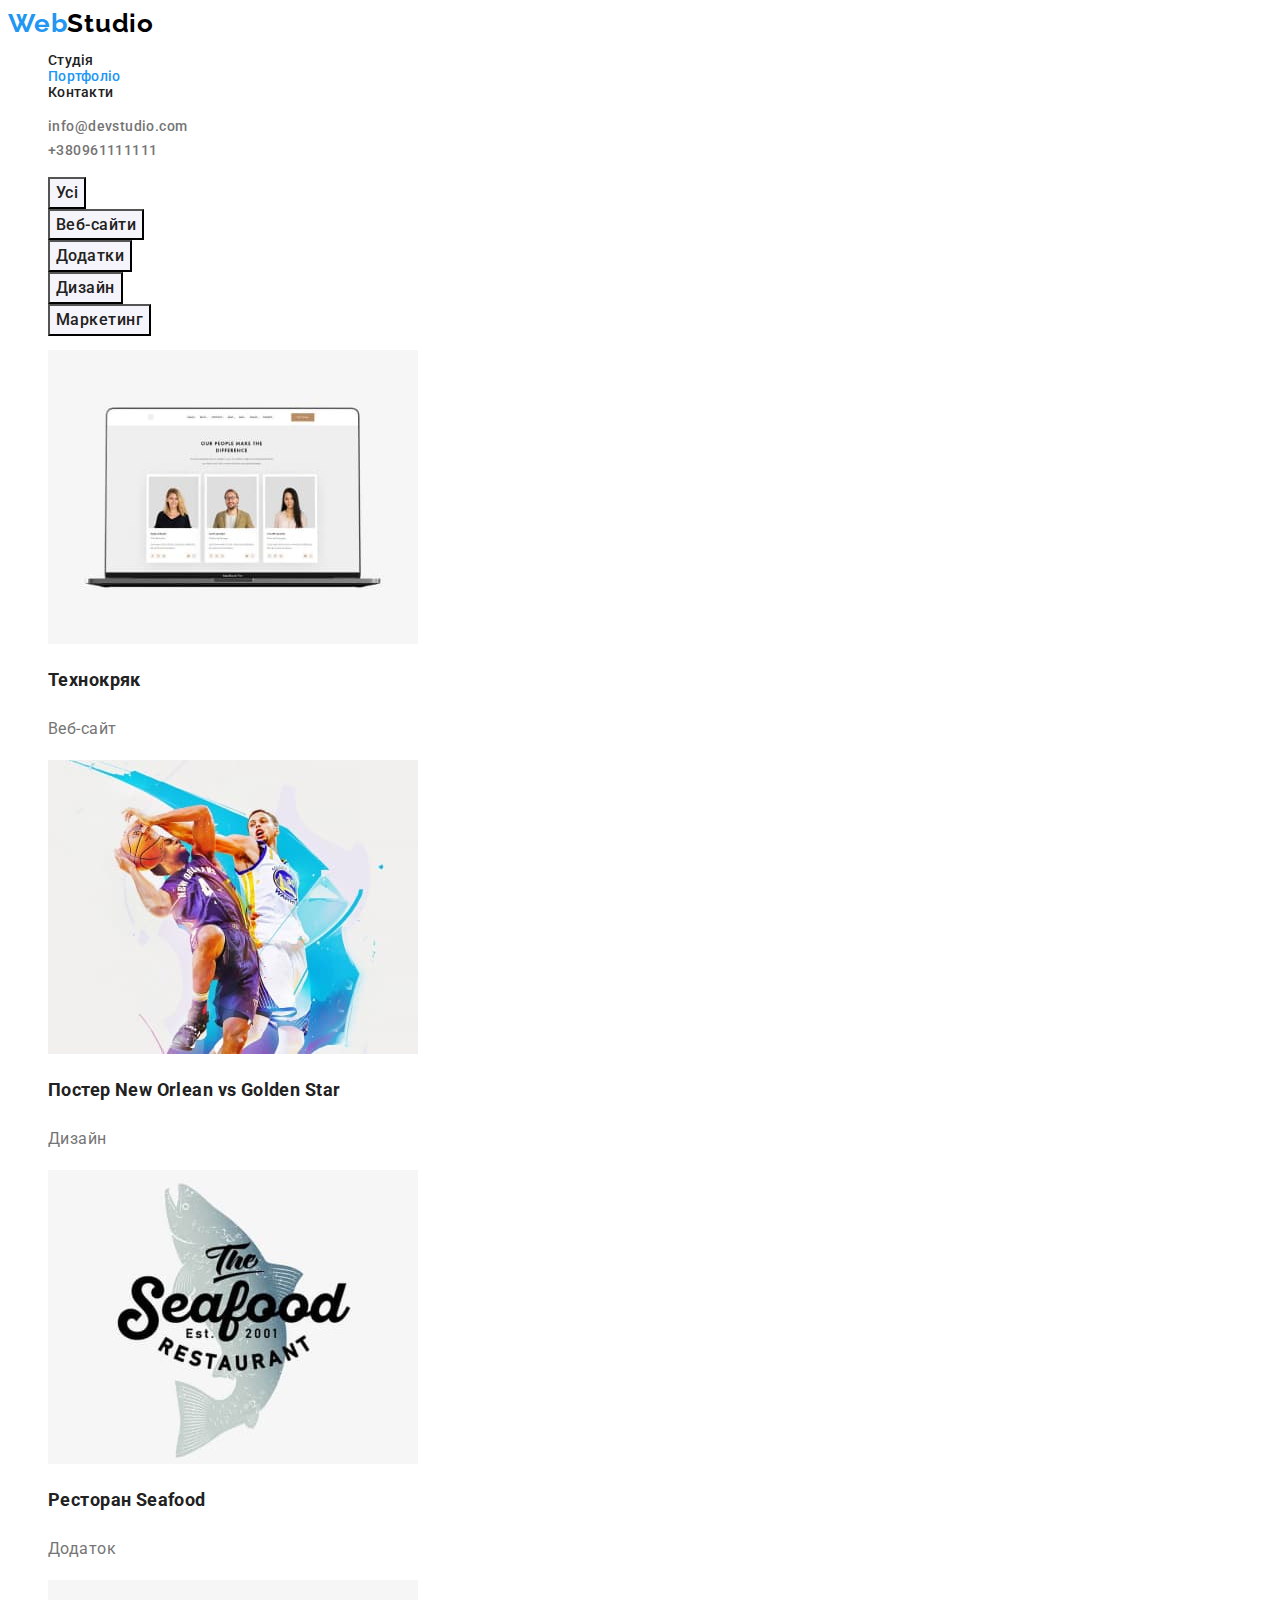
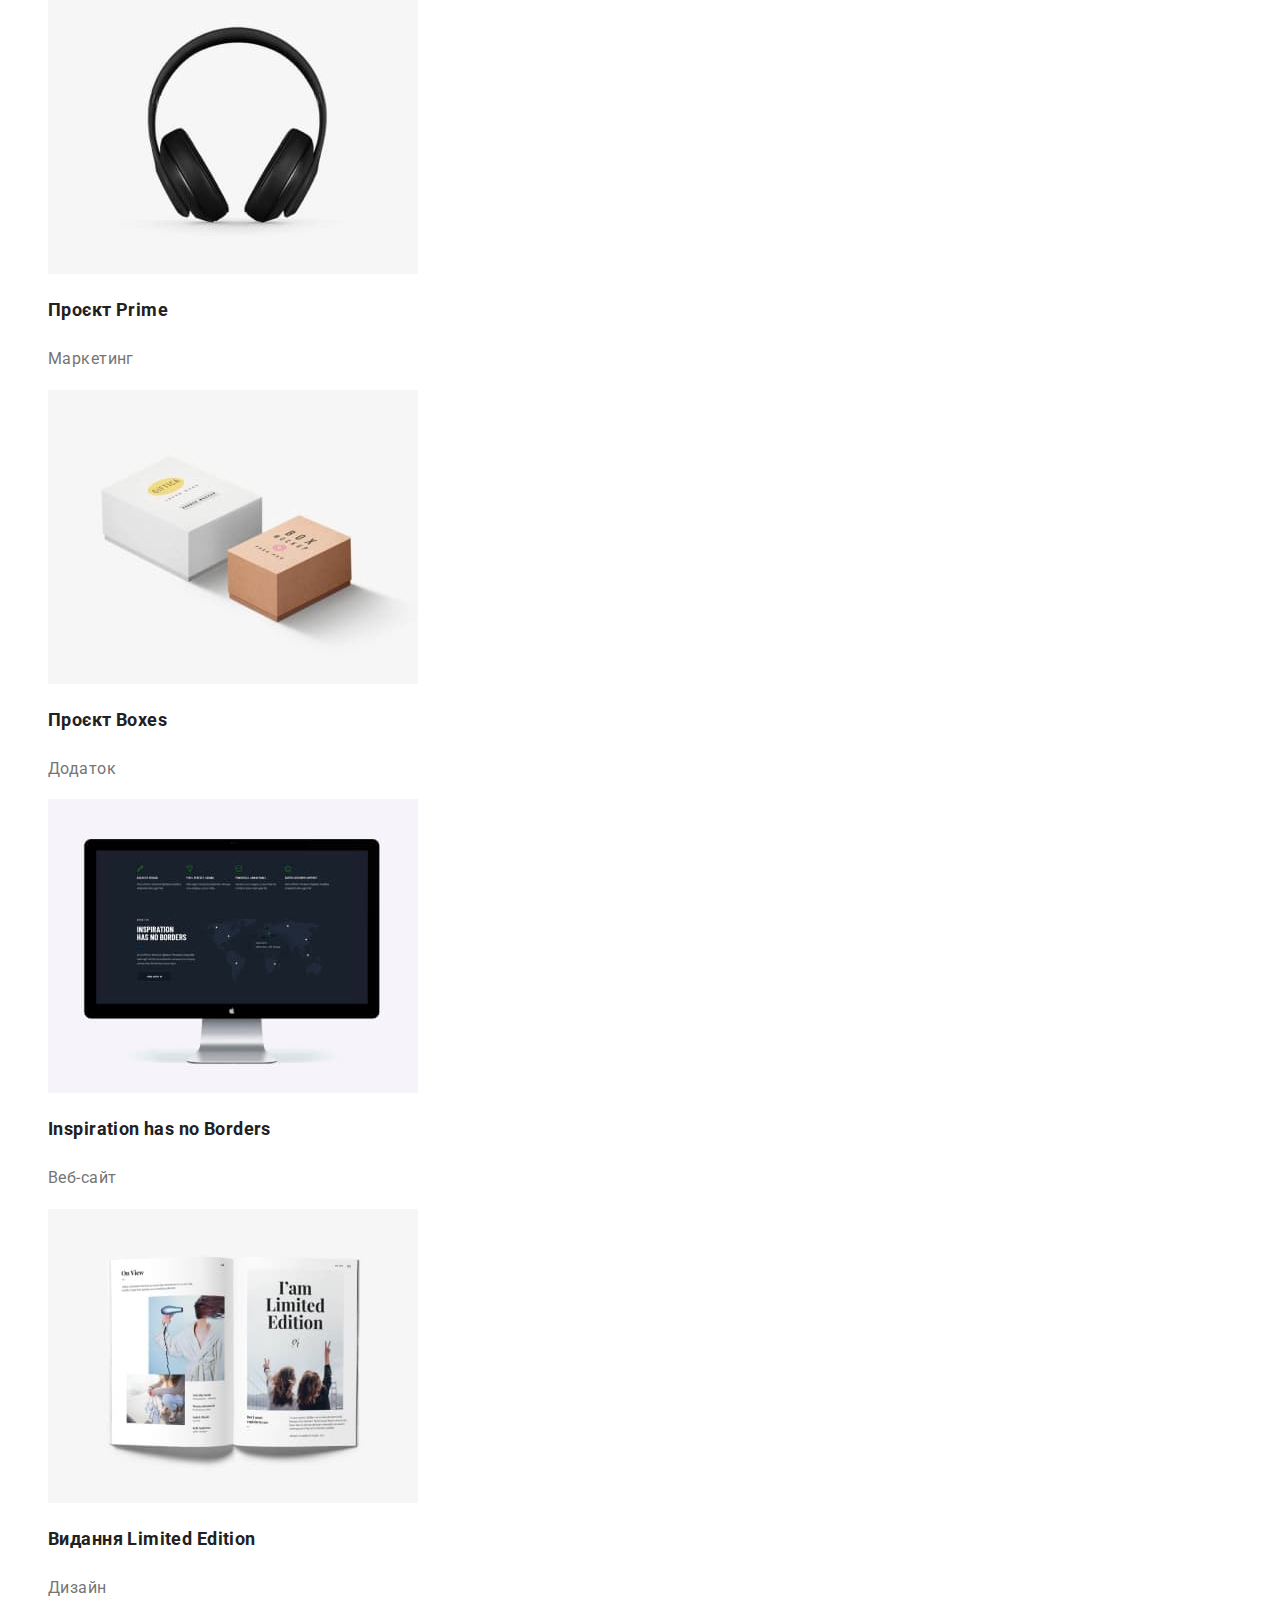
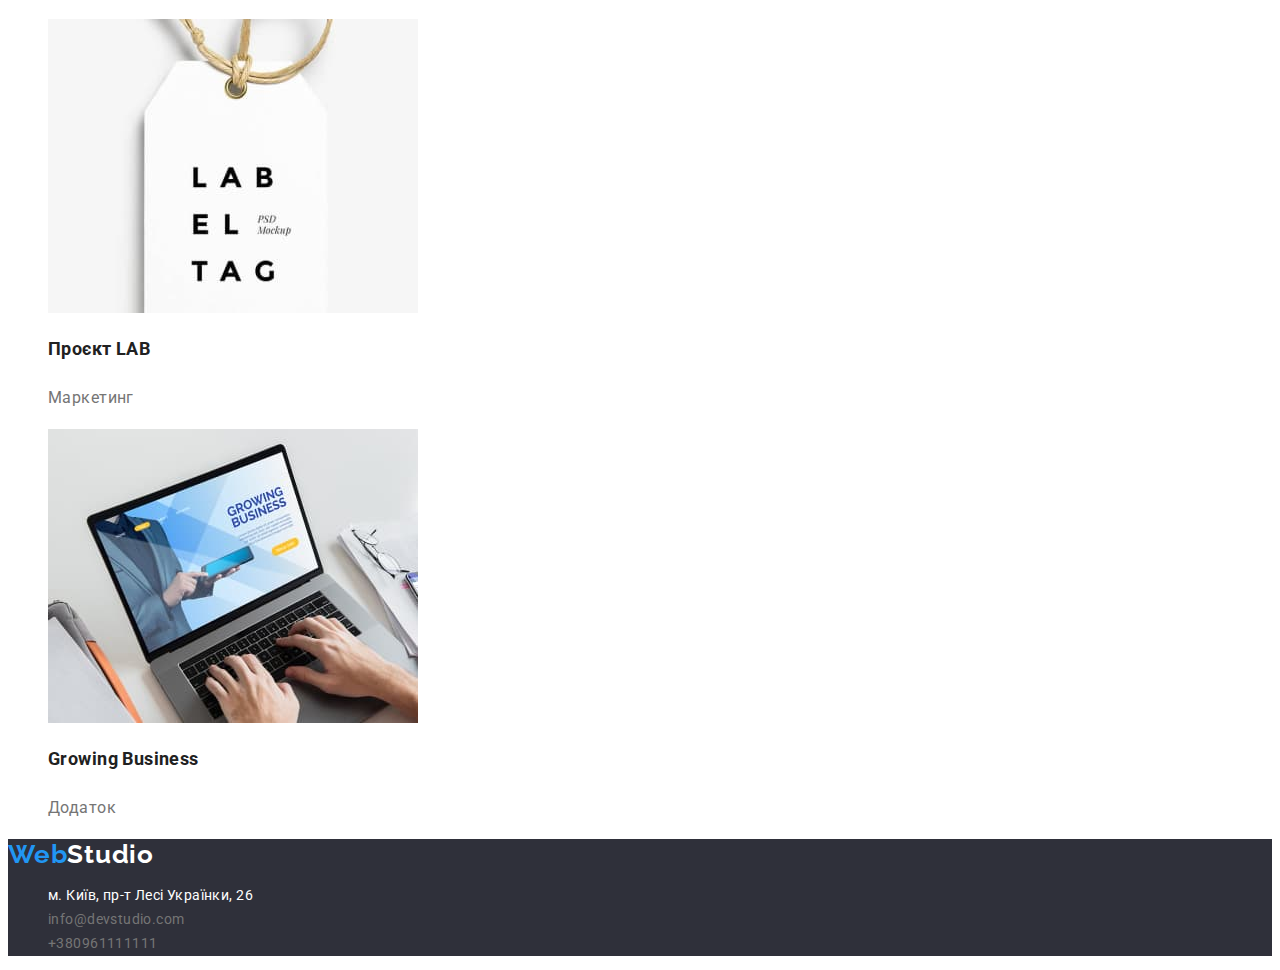
==== portfolio.html @ f7a294d1 "створено репозиторій" ====
<!DOCTYPE html>
<html lang="uk">

<head>
    <meta charset="UTF-8">
    <meta http-equiv="X-UA-Compatible" content="IE=edge">
    <meta name="viewport" content="width=device-width, initial-scale=1.0">
    
    <title>Портфоліо</title>
    <link rel="preconnect" href="https://fonts.googleapis.com">
    <link rel="preconnect" href="https://fonts.gstatic.com" crossorigin>
    <link href="https://fonts.googleapis.com/css2?family=Raleway:wght@700&family=Roboto:wght@400;500;700;900&display=swap" rel="stylesheet">
    <link rel="stylesheet" href="./css/style.css" />
</head>

<body class="body">
    <!--Шапка-->
    <header>
        <a class="logoweb link" href="./index.html">Web<span class="logostudio">Studio</span>
        </a>
        
        <nav>
            <ul class="navigation">
                <li><a class="navigation-link link" href="./index.html">Студія</a></li>
                <li><a class="navigation-link link current" href="./portfolio.html">Портфоліо</a></li>
                <li><a class="navigation-link link" href="">Контакти</a></li>
            </ul>
        </nav>  
    
        <ul>
            <li><a class="header-contacts link" href=mailto:info@devstudio.com>info@devstudio.com</a></li>
            <li><a class="header-contacts link" href=tel:+380961111111>+380961111111</a></li> 
         </ul>
    </header>

    <main>
        
        <!--Фільтр-->
        <section>
            <h1 class="visually-hidden">Наші роботи</h1>
            <ul>
                <li><button type="button" class="filterbutton">Усі</button></li>
                <li><button type="button" class="filterbutton">Веб-сайти</button></li>
                <li><button type="button" class="filterbutton">Додатки</button></li>
                <li><button type="button" class="filterbutton">Дизайн</button></li>
                <li><button type="button" class="filterbutton">Маркетинг</button></li>
            </ul>

        <!--Всі роботи-->
            
            <ul>
                <li>
                    <a class="link" href="">
                    <img src="./images/workphoto1.jpg" alt="зображення веб-сайт" width="370">
                    <h2 class="allworks-titles">Технокряк</h2>
                    <p class="allworks-p">Веб-сайт</p>
                    </a>
                </li>
                <li>
                    <a class="link" href="">
                    <img src="./images/workphoto2.jpg" alt="зображення дизайн" width="370">
                    <h2 class="allworks-titles">Постер New Orlean vs Golden Star</h2>
                    <p class="allworks-p">Дизайн</p>
                    </a>
                </li>
                <li>
                    <a class="link" href="/">
                    <img src="./images/workphoto3.jpg" alt="зображення додаток" width="370">
                    <h2 class="allworks-titles">Ресторан Seafood</h2>
                    <p class="allworks-p">Додаток</p>
                    </a>
                </li>
                <li>
                    <a class="link" href="/">
                    <img src="./images/workphoto4.jpg" alt="зображення маркетинг" width="370">
                    <h2 class="allworks-titles">Проєкт Prime</h2>
                    <p class="allworks-p">Маркетинг</p>
                    </a>
                </li>
                <li>
                    <a class="link" href="/">
                    <img src="./images/workphoto5.jpg" alt="зображення додаток" width="370">
                    <h2 class="allworks-titles">Проєкт Boxes</h2>
                    <p class="allworks-p">Додаток</p>
                    </a>
                </li>
                <li>
                    <a class="link" href="/">
                    <img src="./images/workphoto6.jpg" alt="зображення веб-сайт" width="370">
                    <h2 class="allworks-titles">Inspiration has no Borders</h2>
                    <p class="allworks-p">Веб-сайт</p>
                    </a>
                </li>
                <li>
                    <a class="link" href="/">
                    <img src="./images/workphoto7.jpg" alt="зображення дизайн" width="370">
                    <h2 class="allworks-titles">Видання Limited Edition</h2>
                    <p class="allworks-p">Дизайн</p>
                    </a>
                </li>
                <li>
                    <a class="link" href="/">
                    <img src="./images/workphoto8.jpg" alt="зображення маркетинг" width="370">
                    <h2 class="allworks-titles">Проєкт LAB</h2>
                    <p class="allworks-p">Маркетинг</p>
                    </a>
                </li>
                <li>
                    <a class="link" href="/">
                    <img src="./images/workphoto9.jpg" alt="зображення додаток" width="370">
                    <h2 class="allworks-titles">Growing Business</h2>
                    <p class="allworks-p">Додаток</p>
                    </a>
                </li>
            </ul>
        </section>
    </main>

    <!--Підвал-->
    <footer class="footer">
        <a class="logoweb link" href="./index.html">Web<span class="footer-logostudio">Studio</span>
        </a>
        <address>
            <ul>
                <li><a class="contact-link link" href="https://goo.gl/maps/CPtrU1FHBa2aNyZL9" target="_blank"
                        rel="noopener noreferrer nofollow">
                        м. Київ, пр-т Лесі Українки, 26</a></li>
                <li>
                    <a class="contact-list link" href="mailto:info@devstudio.com">info@devstudio.com</a>
                </li>
                <li><a class="contact-list link" href="tel:+380961111111">+380961111111</a></li>
            </ul>
        </address>
    </footer>
    
    </body>
    
    </html>
---- css/style.css ----
:root {
    --titletext-color: #212121;
    --p-color: #757575;
    --hover-color: #2196F3;
    --background-color: #ffffff;
    --backgroundfilter-color: #EEEEEE;
}

body{
    font-family: 'Roboto', 'Raleway', sans-serif;
    background-color: #ffffff;
    color: #757575;
    font-size: 14px;
    letter-spacing: 0.03em;
}

ul{
    list-style: none;
}

.link{
    text-decoration: none;
}
.visually-hidden {
    position: absolute;
    width: 1px;
    height: 1px;
    margin: -1px;
    border: 0;
    padding: 0;
    white-space: nowrap;
    clip-path: inset(100%);
    clip: rect(0 0 0 0);
    overflow: hidden;
}

.secondary-title{
    font-weight: 700;
    font-size: 36px;
    line-height: 1.16;
    color: var(--titletext-color);
}

.logoweb{
    font-family: 'Raleway';
    font-weight: 700;
    font-size: 26px;
    line-height: 1.19;
    letter-spacing: 0.03em;
    color: #2196F3;
}
.logostudio{
    color: #000000;
}


.navigation{
    font-weight: 500;
    font-size: 14px;
    line-height: 1.14;
    letter-spacing: 0.02em;
    color: var(--titletext-color);
}

.navigation-link{
    font-weight: 500;
    font-size: 14px;
    line-height: 1.14;
    letter-spacing: 0.02em;
    color: var(--titletext-color);
}
.navigation-link:hover,
.navigation-link:focus{
    color: var(--hover-color);
}
.current{
   color: #2196F3;
}

.contact-list{
    font-style: normal;
    font-weight: 400;
    font-size: 14px;
    line-height: 1.71;
    letter-spacing: 0.03em;
    color: var(--p-color);
}
.contact-link{
    font-style: normal;
    font-weight: 400;
    font-size: 14px;
    line-height: 1.71;
    letter-spacing: 0.03em;
    color: #FFFFFF;
}
.contact-list:hover,
.contact-list:focus,
.contact-link:hover,
.contact-link:focus,
.header-contacts:hover,
.header-contacts:focus{
    color: var(--hover-color);
}
.header-contacts{
    font-style: normal;
        font-weight: 500;
        font-size: 14px;
        line-height: 1.71;
        letter-spacing: 0.03em;
        color: var(--p-color);
}

.hero{
    
    background-color: #2F303A;
    text-align: center;
}
.herotext{
    font-weight: 900;
    font-size: 44px;
    line-height: 1.36;
    text-align: center;
    letter-spacing: 0.06em;
    text-transform: uppercase;
    width: 696px;
    color: #FFFFFF;
    
}

.button{
    font-family: inherit;
    background: #2196F3;     
    font-weight: 700;
    font-size: 16px;
    line-height: 1.87;
    letter-spacing: 0.06em;
    color: #FFFFFF;
    cursor: pointer;
}

.button:hover,
.button:focus{
    background: #188CE8;;
}

.benefits-titles{
    font-weight: 700;
    font-size: 14px;
    line-height: 1.14;
    letter-spacing: 0.03em;
    text-transform: uppercase;
    color: var(--titletext-color);
}
.benefits-p{
    font-weight: 400;
    font-size: 14px;
    line-height: 1.71;
    letter-spacing: 0.03em;
}

.ourteam-titles{
    font-weight: 500;
    font-size: 16px;
    line-height: 1.18;
    letter-spacing: 0.03em;
    color: var(--titletext-color);
}
.ourteam{
    background-color: #F5F4FA;
}
.ourteam-p{
    font-weight: 400;
    font-size: 16px;
    line-height: 1.18;
    letter-spacing: 0.03em;
}


.filterbutton{
    font-family: inherit;
    font-weight: 500;
    font-size: 16px;
    line-height: 1.62;
    text-align: center;
    letter-spacing: 0.03em;
    background-color: #F5F4FA;
    color: var(--titletext-color);
    cursor: pointer;
}
.filterbutton:hover,
.filterbutton:focus{
    background-color: #2196F3;
    color: #FFFFFF;
}
 
.footer{
    background-color: #2F303A;
}

.footer-logostudio {
    color: #ffffff;}

.logostudio-footer{
    font-family: 'Raleway';
    font-weight: 700;
    font-size: 26px;
    line-height: 1.19;
    letter-spacing: 0.03em;
    color: white;
}

.allworks-titles{
font-style: normal;
font-weight: 700;
font-size: 18px;
line-height: 2;
color: var(--titletext-color);
}

.allworks-p{
font-weight: 400;
font-size: 16px;
line-height: 1.87;
color: var(--p-color);
}
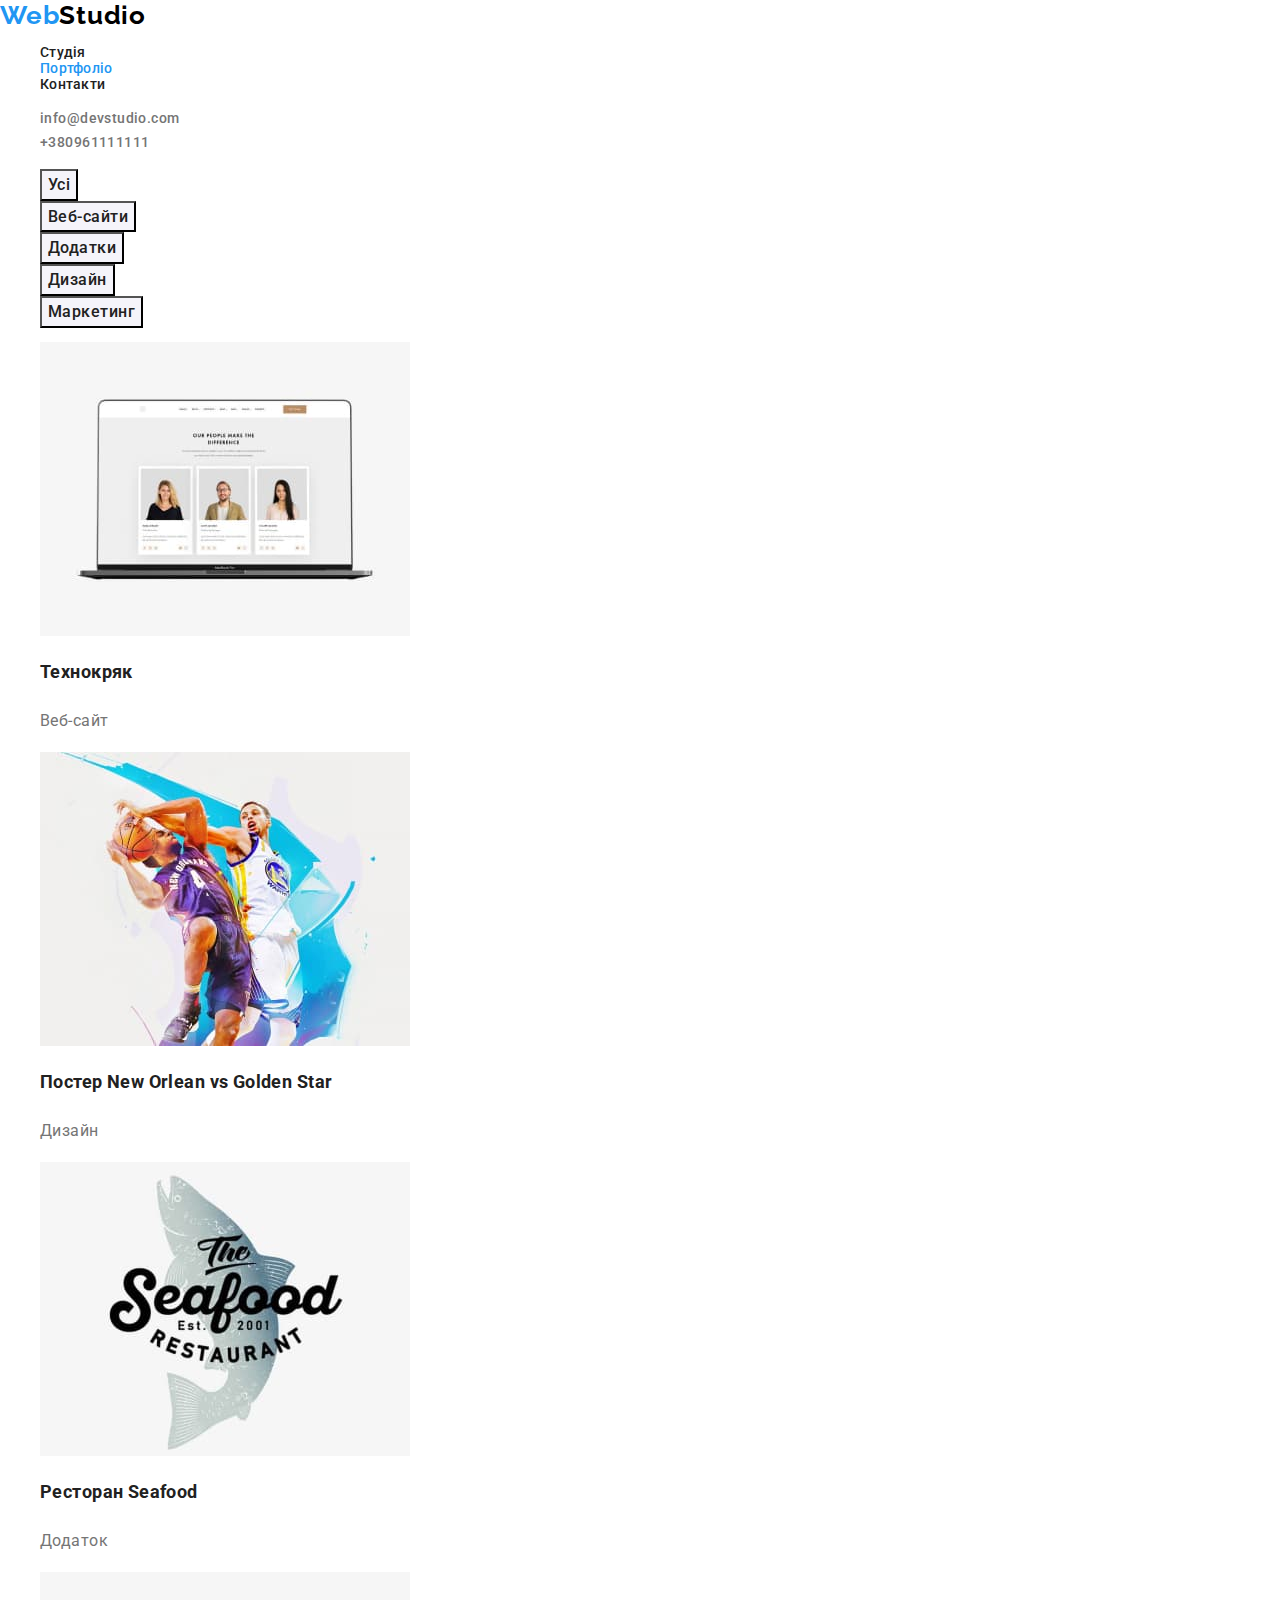
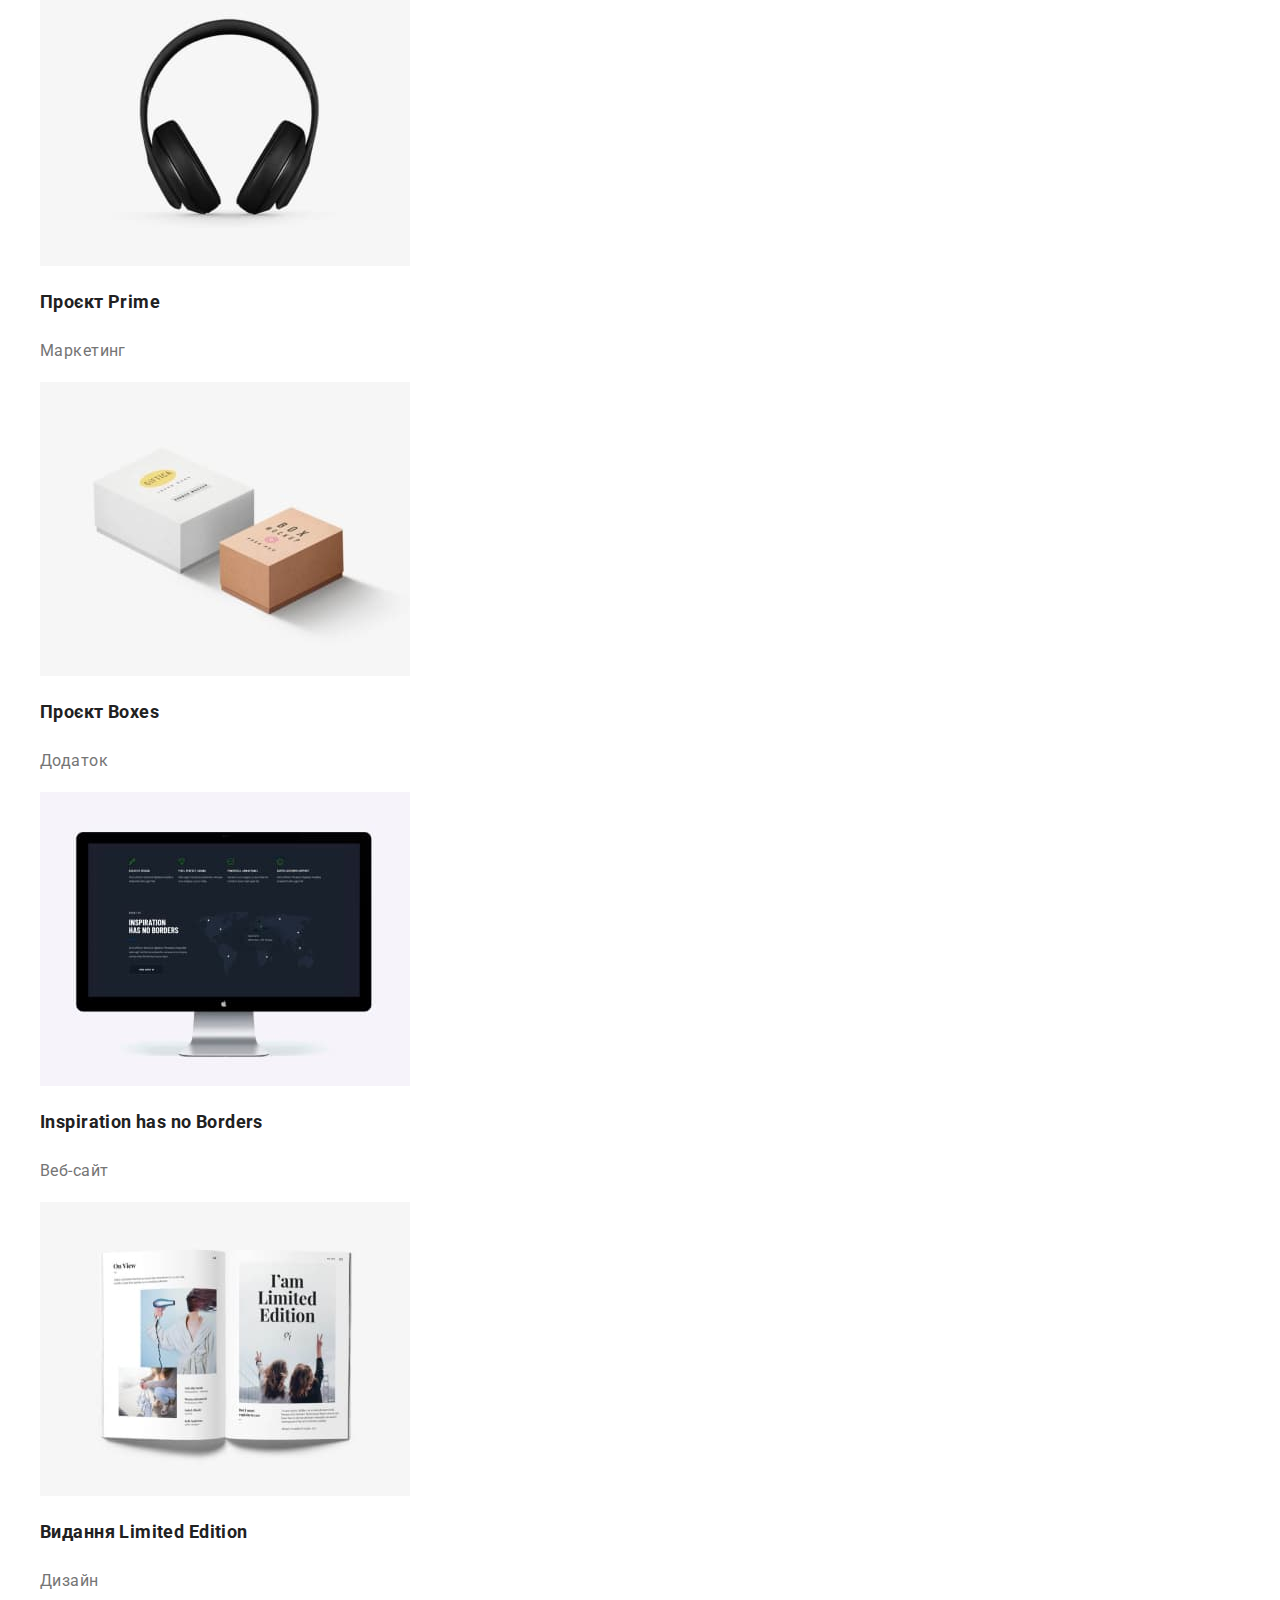
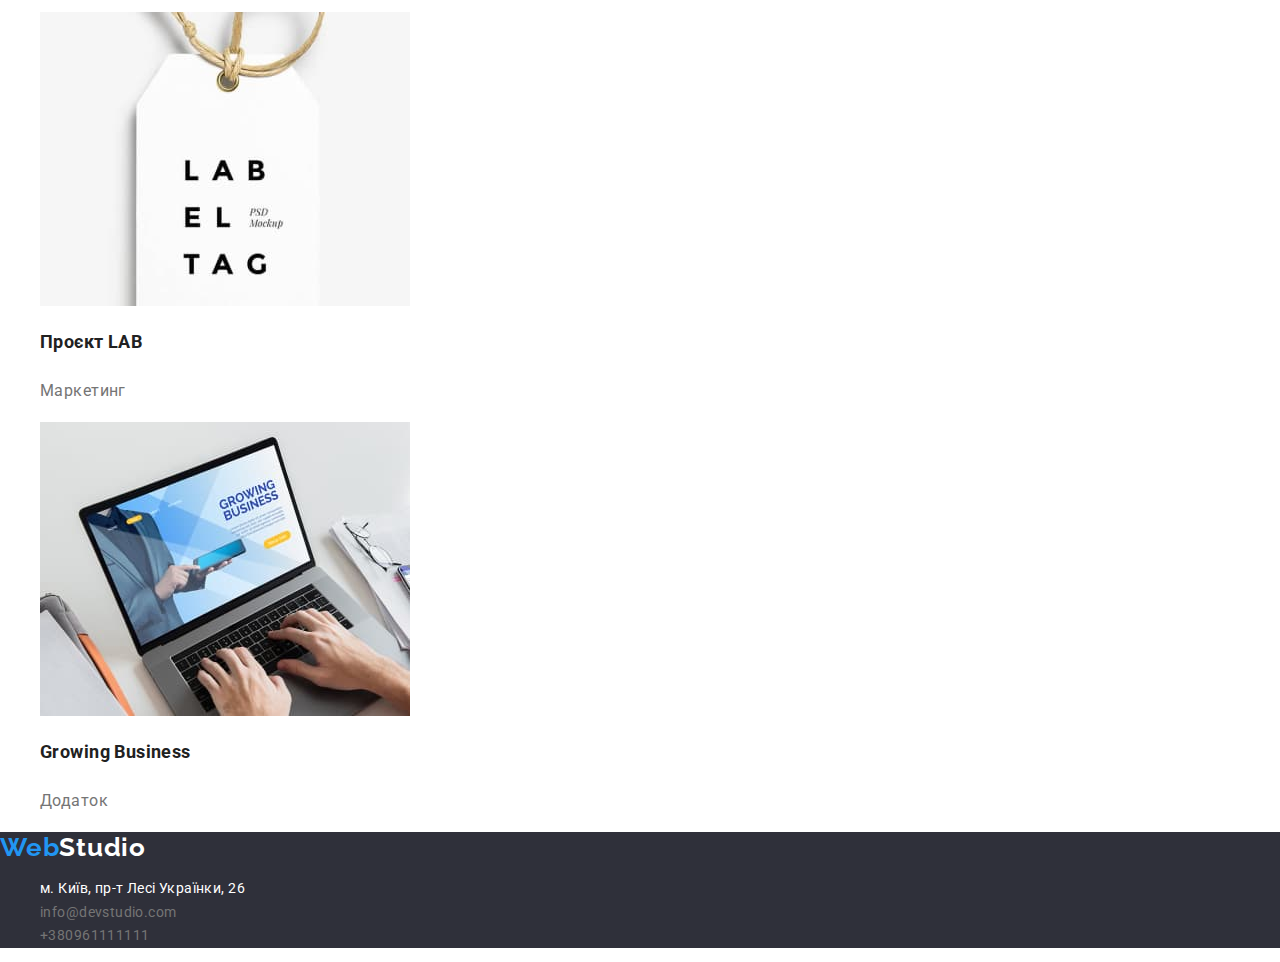
==== commit d81ac2d0: "виконано пункти а1-а7 дз3" ====
--- a/portfolio.html
+++ b/portfolio.html
@@ -10,6 +10,7 @@
     <link rel="preconnect" href="https://fonts.googleapis.com">
     <link rel="preconnect" href="https://fonts.gstatic.com" crossorigin>
     <link href="https://fonts.googleapis.com/css2?family=Raleway:wght@700&family=Roboto:wght@400;500;700;900&display=swap" rel="stylesheet">
+    <link rel="stylesheet" href="https://cdnjs.cloudflare.com/ajax/libs/modern-normalize/1.1.0/modern-normalize.min.css">
     <link rel="stylesheet" href="./css/style.css" />
 </head>
 
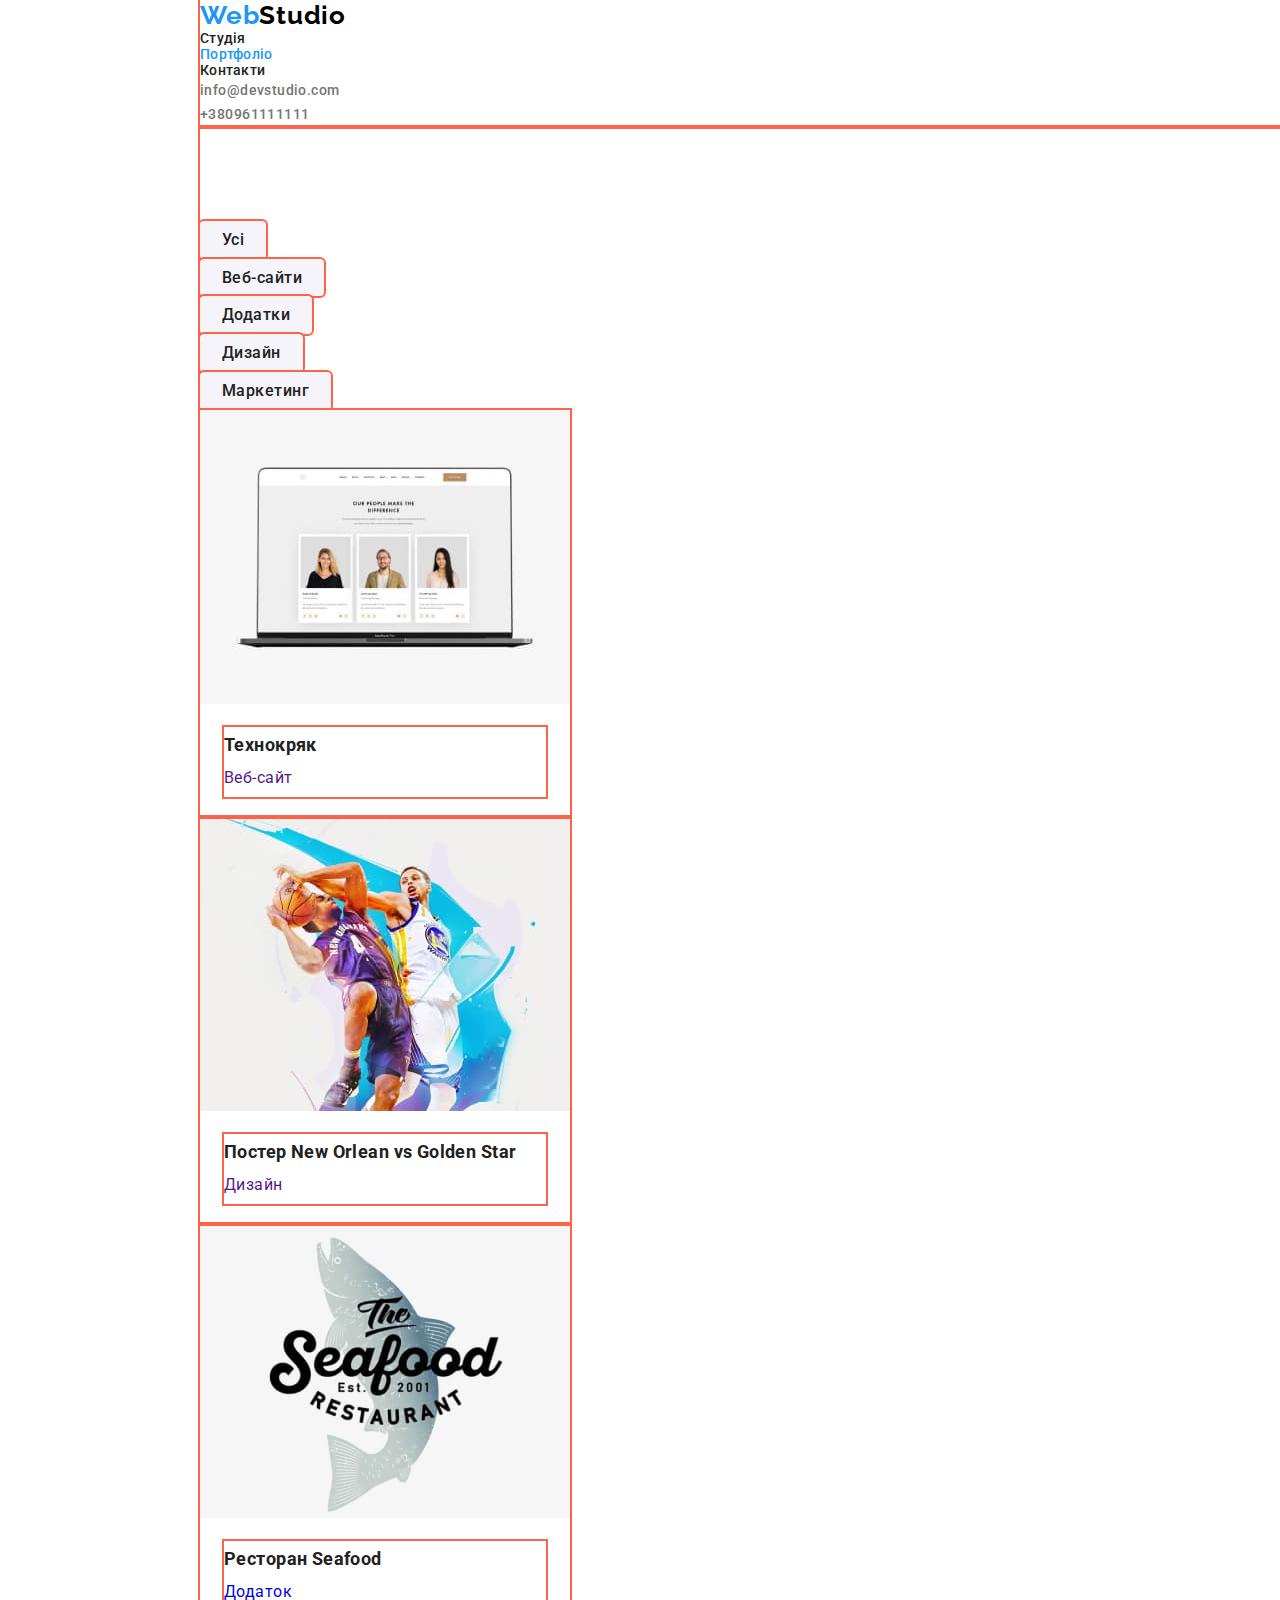
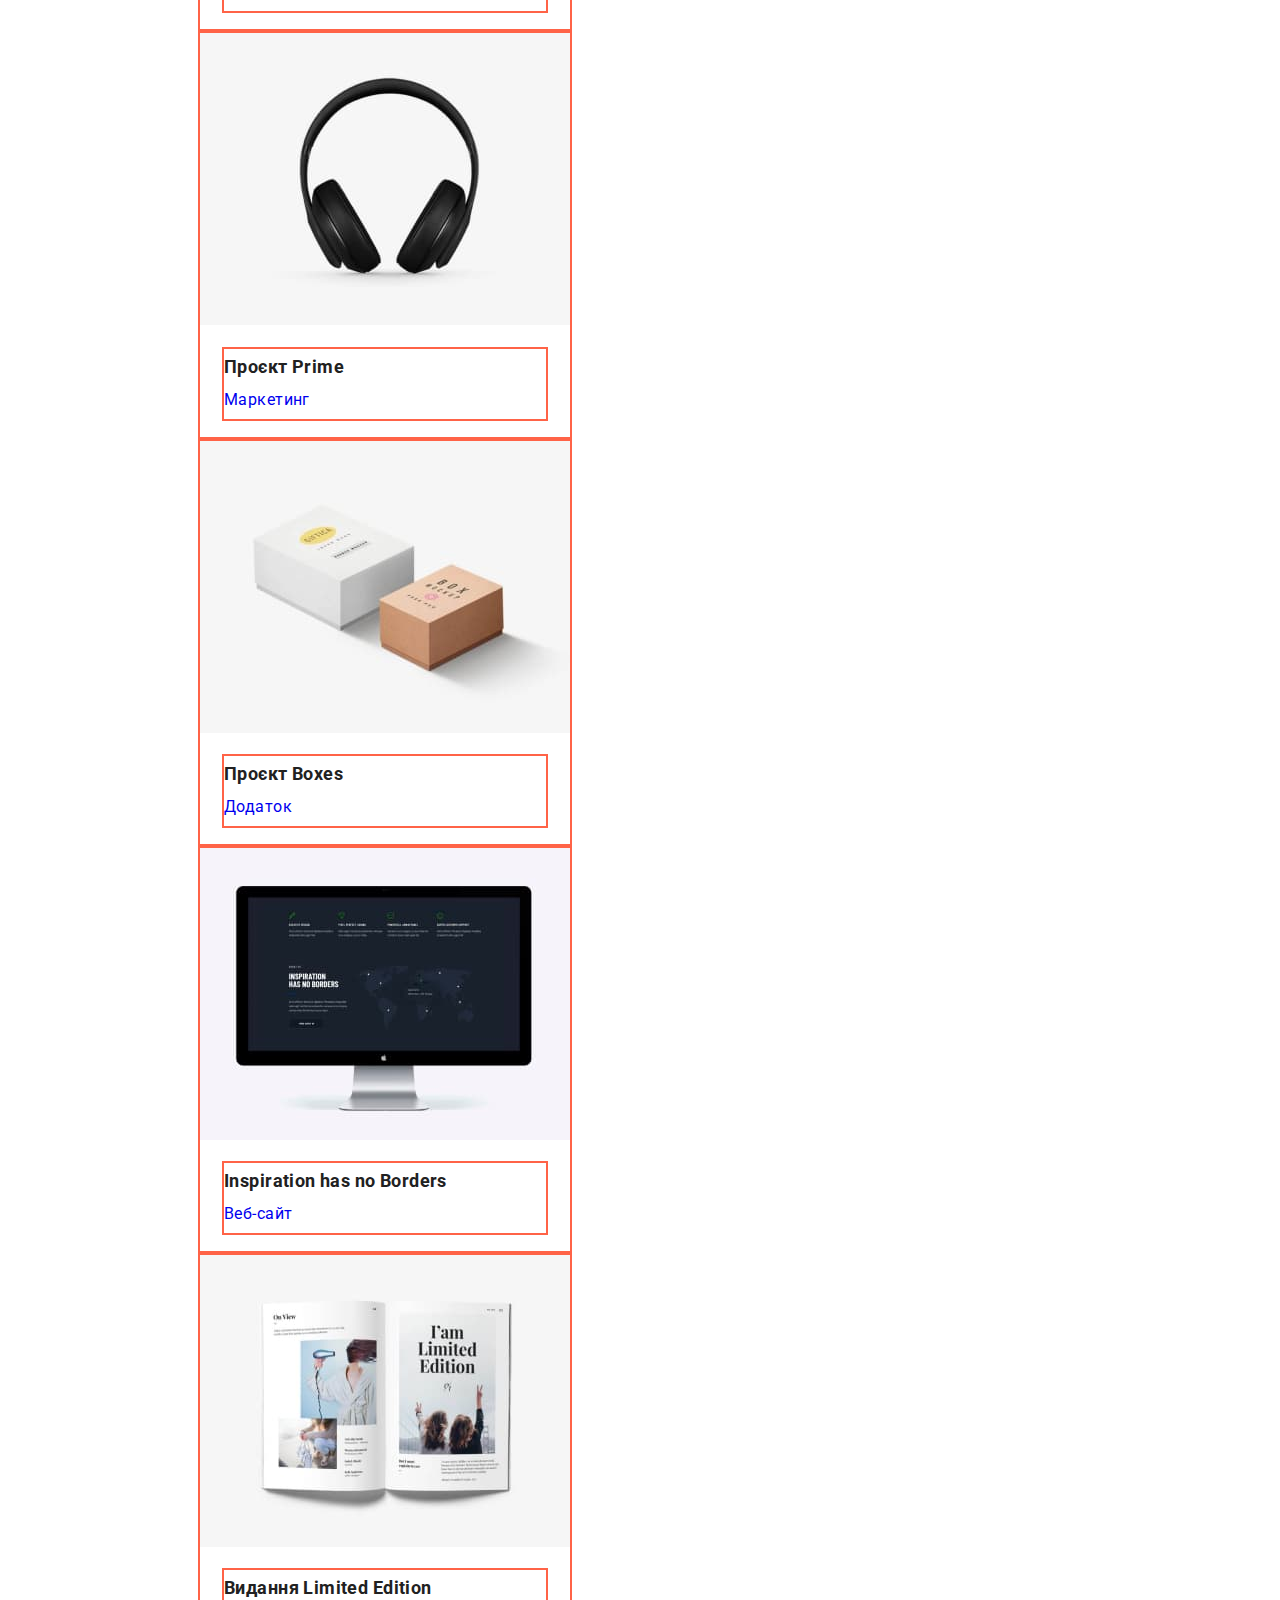
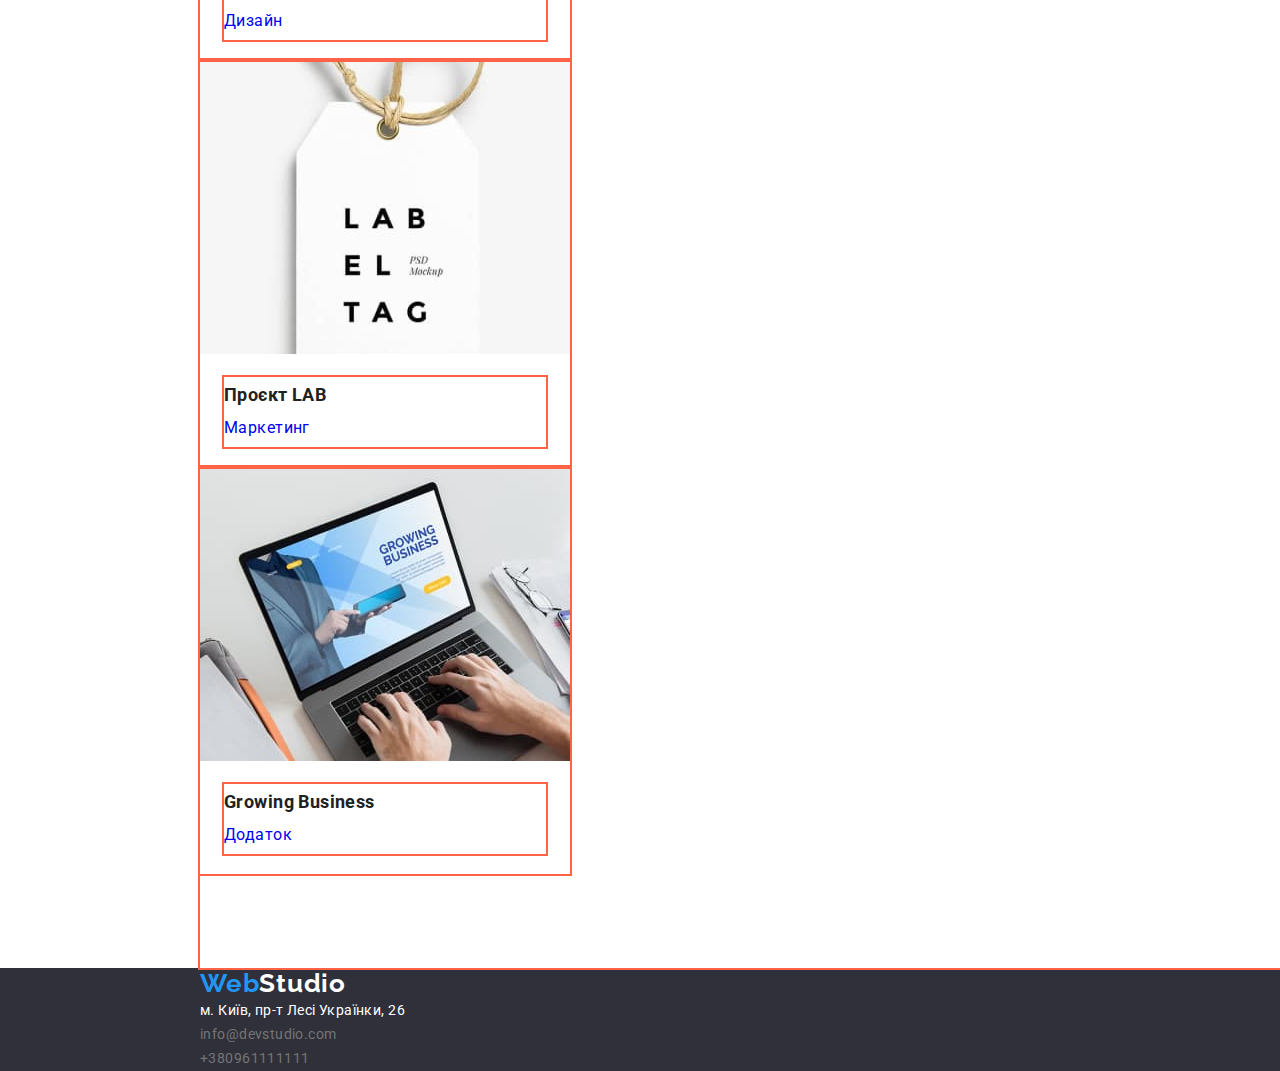
==== commit 6c62123f: "розроблено блочну модель контенту" ====
--- a/portfolio.html
+++ b/portfolio.html
@@ -17,27 +17,29 @@
 <body class="body">
     <!--Шапка-->
     <header>
-        <a class="logoweb link" href="./index.html">Web<span class="logostudio">Studio</span>
-        </a>
-        
-        <nav>
-            <ul class="navigation">
-                <li><a class="navigation-link link" href="./index.html">Студія</a></li>
-                <li><a class="navigation-link link current" href="./portfolio.html">Портфоліо</a></li>
-                <li><a class="navigation-link link" href="">Контакти</a></li>
+        <div class="header-container container">
+            <a class="logoweb link" href="./index.html">Web<span class="logostudio">Studio</span>
+            </a>
+    
+            <nav>
+                <ul class="navigation">
+                    <li><a class="navigation-link link" href="./index.html">Студія</a></li>
+                    <li><a class="navigation-link link  current" href="./portfolio.html">Портфоліо</a></li>
+                    <li><a class="navigation-link link" href="">Контакти</a></li>
+                </ul>
+            </nav>
+    
+            <ul>
+                <li><a class="header-contacts link" href=mailto:info@devstudio.com>info@devstudio.com</a></li>
+                <li><a class="header-contacts link" href=tel:+380961111111>+380961111111</a></li>
             </ul>
-        </nav>  
-    
-        <ul>
-            <li><a class="header-contacts link" href=mailto:info@devstudio.com>info@devstudio.com</a></li>
-            <li><a class="header-contacts link" href=tel:+380961111111>+380961111111</a></li> 
-         </ul>
+        </div>
     </header>
 
     <main>
         
         <!--Фільтр-->
-        <section>
+        <section class="allworks container section">
             <h1 class="visually-hidden">Наші роботи</h1>
             <ul>
                 <li><button type="button" class="filterbutton">Усі</button></li>
@@ -50,67 +52,85 @@
         <!--Всі роботи-->
             
             <ul>
-                <li>
+                <li class="example">
                     <a class="link" href="">
                     <img src="./images/workphoto1.jpg" alt="зображення веб-сайт" width="370">
-                    <h2 class="allworks-titles">Технокряк</h2>
-                    <p class="allworks-p">Веб-сайт</p>
+                        <div class="exampletext">
+                            <h2 class="allworks-titles">Технокряк</h2>
+                            <p class="allworks-p">Веб-сайт</p>
+                        </div>
                     </a>
                 </li>
-                <li>
+                <li class="example">
                     <a class="link" href="">
                     <img src="./images/workphoto2.jpg" alt="зображення дизайн" width="370">
-                    <h2 class="allworks-titles">Постер New Orlean vs Golden Star</h2>
-                    <p class="allworks-p">Дизайн</p>
+                        <div class="exampletext">
+                            <h2 class="allworks-titles">Постер New Orlean vs Golden Star</h2>
+                            <p class="allworks-p">Дизайн</p>
+                        </div>
                     </a>
                 </li>
-                <li>
+                <li class="example">
                     <a class="link" href="/">
                     <img src="./images/workphoto3.jpg" alt="зображення додаток" width="370">
-                    <h2 class="allworks-titles">Ресторан Seafood</h2>
-                    <p class="allworks-p">Додаток</p>
+                        <div class="exampletext">
+                            <h2 class="allworks-titles">Ресторан Seafood</h2>
+                            <p class="allworks-p">Додаток</p>
+                        </div>
                     </a>
                 </li>
-                <li>
+                <li class="example">
                     <a class="link" href="/">
                     <img src="./images/workphoto4.jpg" alt="зображення маркетинг" width="370">
-                    <h2 class="allworks-titles">Проєкт Prime</h2>
-                    <p class="allworks-p">Маркетинг</p>
+                        <div class="exampletext">
+                            <h2 class="allworks-titles">Проєкт Prime</h2>
+                            <p class="allworks-p">Маркетинг</p>
+                        </div>
+                    </a>
+                </li class="example">
+                <li class="example">
+                    <a class="link" href="/">
+                    <img src="./images/workphoto5.jpg" alt="зображення додаток" width="370">
+                        <div class="exampletext">
+                            <h2 class="allworks-titles">Проєкт Boxes</h2>
+                            <p class="allworks-p">Додаток</p>
+                        </div>
                     </a>
                 </li>
-                <li>
+                <li class="example">
                     <a class="link" href="/">
-                    <img src="./images/workphoto5.jpg" alt="зображення додаток" width="370">
-                    <h2 class="allworks-titles">Проєкт Boxes</h2>
-                    <p class="allworks-p">Додаток</p>
+                    <img src="./images/workphoto6.jpg" alt="зображення веб-сайт" width="370">
+                        <div class="exampletext">
+                            <h2 class="allworks-titles">Inspiration has no Borders</h2>
+                            <p class="allworks-p">Веб-сайт</p>
+                        </div>
                     </a>
                 </li>
-                <li>
+                <li class="example">
                     <a class="link" href="/">
-                    <img src="./images/workphoto6.jpg" alt="зображення веб-сайт" width="370">
-                    <h2 class="allworks-titles">Inspiration has no Borders</h2>
-                    <p class="allworks-p">Веб-сайт</p>
+                    <img src="./images/workphoto7.jpg" alt="зображення дизайн" width="370">
+                        <div class="exampletext">
+                            <h2 class="allworks-titles">Видання Limited Edition</h2>
+                        <p class="allworks-p">Дизайн</p>
+                        </div>
                     </a>
                 </li>
-                <li>
+                <li class="example">
                     <a class="link" href="/">
-                    <img src="./images/workphoto7.jpg" alt="зображення дизайн" width="370">
-                    <h2 class="allworks-titles">Видання Limited Edition</h2>
-                    <p class="allworks-p">Дизайн</p>
+                    <img src="./images/workphoto8.jpg" alt="зображення маркетинг" width="370">
+                        <div class="exampletext">
+                            <h2 class="allworks-titles">Проєкт LAB</h2>
+                            <p class="allworks-p">Маркетинг</p>
+                        </div>
                     </a>
                 </li>
-                <li>
-                    <a class="link" href="/">
-                    <img src="./images/workphoto8.jpg" alt="зображення маркетинг" width="370">
-                    <h2 class="allworks-titles">Проєкт LAB</h2>
-                    <p class="allworks-p">Маркетинг</p>
-                    </a>
-                </li>
-                <li>
+                <li class="example">
                     <a class="link" href="/">
                     <img src="./images/workphoto9.jpg" alt="зображення додаток" width="370">
-                    <h2 class="allworks-titles">Growing Business</h2>
-                    <p class="allworks-p">Додаток</p>
+                        <div class="exampletext">
+                            <h2 class="allworks-titles">Growing Business</h2>
+                            <p class="allworks-p">Додаток</p>
+                        </div>
                     </a>
                 </li>
             </ul>
@@ -119,19 +139,21 @@
 
     <!--Підвал-->
     <footer class="footer">
-        <a class="logoweb link" href="./index.html">Web<span class="footer-logostudio">Studio</span>
-        </a>
-        <address>
-            <ul>
-                <li><a class="contact-link link" href="https://goo.gl/maps/CPtrU1FHBa2aNyZL9" target="_blank"
-                        rel="noopener noreferrer nofollow">
-                        м. Київ, пр-т Лесі Українки, 26</a></li>
-                <li>
-                    <a class="contact-list link" href="mailto:info@devstudio.com">info@devstudio.com</a>
-                </li>
-                <li><a class="contact-list link" href="tel:+380961111111">+380961111111</a></li>
-            </ul>
-        </address>
+        <div class="container">
+            <a class="logoweb link" href="./index.html">Web<span class="footer-logostudio">Studio</span>
+            </a>
+            <address>
+                <ul>
+                    <li><a class="contact-link link" href="https://goo.gl/maps/CPtrU1FHBa2aNyZL9" target="_blank"
+                            rel="noopener noreferrer nofollow">
+                            м. Київ, пр-т Лесі Українки, 26</a></li>
+                    <li>
+                        <a class="contact-list link" href="mailto:info@devstudio.com">info@devstudio.com</a>
+                    </li>
+                    <li><a class="contact-list link" href="tel:+380961111111">+380961111111</a></li>
+                </ul>
+            </address>
+        </div>
     </footer>
     
     </body>
--- a/css/style.css
+++ b/css/style.css
@@ -2,8 +2,14 @@
     --titletext-color: #212121;
     --p-color: #757575;
     --hover-color: #2196F3;
-    --background-color: #ffffff;
+    --textwhite-color: #ffffff;
     --backgroundfilter-color: #EEEEEE;
+       
+    --noname-color: #000000;
+    --noname-color: #F5F4FA;
+    --noname-color: #FFFFFF 60%;
+    --noname-color: #2F303A;
+    --noname-color: #ECECEC;
 }
 
 body{
@@ -14,8 +20,25 @@
     letter-spacing: 0.03em;
 }
 
-ul{
+ul,h2,p{
     list-style: none;
+    margin: 0;
+    padding: 0;
+}
+h3{
+    margin-top: 30px;
+    margin-bottom: 10px;
+}
+
+.section{
+    padding-top: 94px;
+    padding-bottom: 94px;
+}
+
+.container{
+    margin-left: 200px;
+    margin-right: 200px;
+    width: 1200px;
 }
 
 .link{
@@ -39,6 +62,9 @@
     font-size: 36px;
     line-height: 1.16;
     color: var(--titletext-color);
+    margin-top: 0;
+    margin-bottom: 50px;
+    text-align: center;
 }
 
 .logoweb{
@@ -91,7 +117,7 @@
     font-size: 14px;
     line-height: 1.71;
     letter-spacing: 0.03em;
-    color: #FFFFFF;
+    color: var(--textwhite-color);
 }
 .contact-list:hover,
 .contact-list:focus,
@@ -109,11 +135,17 @@
         letter-spacing: 0.03em;
         color: var(--p-color);
 }
+.header-container {
+    outline: 2px solid tomato;
+    
+}
 
 .hero{
-    
+    width: 1600px;
+    height: 600px;
     background-color: #2F303A;
     text-align: center;
+    padding: 200px 0;
 }
 .herotext{
     font-weight: 900;
@@ -123,8 +155,15 @@
     letter-spacing: 0.06em;
     text-transform: uppercase;
     width: 696px;
-    color: #FFFFFF;
-    
+    color: var(--textwhite-color);
+    margin:0 auto;  
+}
+.hero-container{
+    outline: 2px solid tomato;
+    width: 696px;
+    margin-left: auto;
+    margin-right: auto;
+    margin-bottom: 30px;
 }
 
 .button{
@@ -134,8 +173,13 @@
     font-size: 16px;
     line-height: 1.87;
     letter-spacing: 0.06em;
-    color: #FFFFFF;
+    color: var(--textwhite-color);
     cursor: pointer;
+    margin-left: auto;
+    margin-right: auto;
+    padding: 10px 32px;
+    border: 0;
+    border-radius: 4px;  
 }
 
 .button:hover,
@@ -143,6 +187,9 @@
     background: #188CE8;;
 }
 
+.benefits{
+    outline: 2px solid tomato;
+}
 .benefits-titles{
     font-weight: 700;
     font-size: 14px;
@@ -150,12 +197,23 @@
     letter-spacing: 0.03em;
     text-transform: uppercase;
     color: var(--titletext-color);
+    margin-top: 0;
+    margin-bottom: 10px;
+    padding: 0;
 }
 .benefits-p{
     font-weight: 400;
     font-size: 14px;
     line-height: 1.71;
     letter-spacing: 0.03em;
+}
+.benefits-container{
+    outline: 2px solid tomato;
+    width: 270px;
+}
+
+.ourworks{
+    outline: 2px solid tomato;
 }
 
 .ourteam-titles{
@@ -167,6 +225,8 @@
 }
 .ourteam{
     background-color: #F5F4FA;
+    width: 1600px;
+    
 }
 .ourteam-p{
     font-weight: 400;
@@ -174,9 +234,31 @@
     line-height: 1.18;
     letter-spacing: 0.03em;
 }
-
+.ourteam-container{
+    outline: 2px solid tomato;
+}
+.specialist {
+    outline: 2px solid tomato;
+    width: 270px;
+    padding-bottom: 30px;
+    text-align: center;
+}
+.example{
+outline: 2px solid tomato;
+width: 370px;
+outline: 2px solid tomato;
+}
+.exampletext{
+    outline: 2px solid tomato;
+    width: 322px;
+    height: 70px;
+    margin: 20px 24px;
+    display: inline-block;
+}
 
 .filterbutton{
+    display: inline-block;
+    outline: 2px solid tomato;
     font-family: inherit;
     font-weight: 500;
     font-size: 16px;
@@ -186,19 +268,26 @@
     background-color: #F5F4FA;
     color: var(--titletext-color);
     cursor: pointer;
+    border-radius: 4px;
+    border: 0;
+    border-color: transparent;
+    padding: 6px 22px;
+    
 }
 .filterbutton:hover,
 .filterbutton:focus{
     background-color: #2196F3;
-    color: #FFFFFF;
+    color: var(--textwhite-color);
 }
  
 .footer{
     background-color: #2F303A;
+    width: 1600px;
 }
 
 .footer-logostudio {
-    color: #ffffff;}
+    color: var(--textwhite-color);
+}
 
 .logostudio-footer{
     font-family: 'Raleway';
@@ -206,9 +295,13 @@
     font-size: 26px;
     line-height: 1.19;
     letter-spacing: 0.03em;
-    color: white;
-}
-
+    color: var(--textwhite-color);
+}
+
+.allworks{
+outline: 2px solid tomato;
+
+}
 .allworks-titles{
 font-style: normal;
 font-weight: 700;
@@ -221,5 +314,7 @@
 font-weight: 400;
 font-size: 16px;
 line-height: 1.87;
-color: var(--p-color);
-}+}
+
+
+
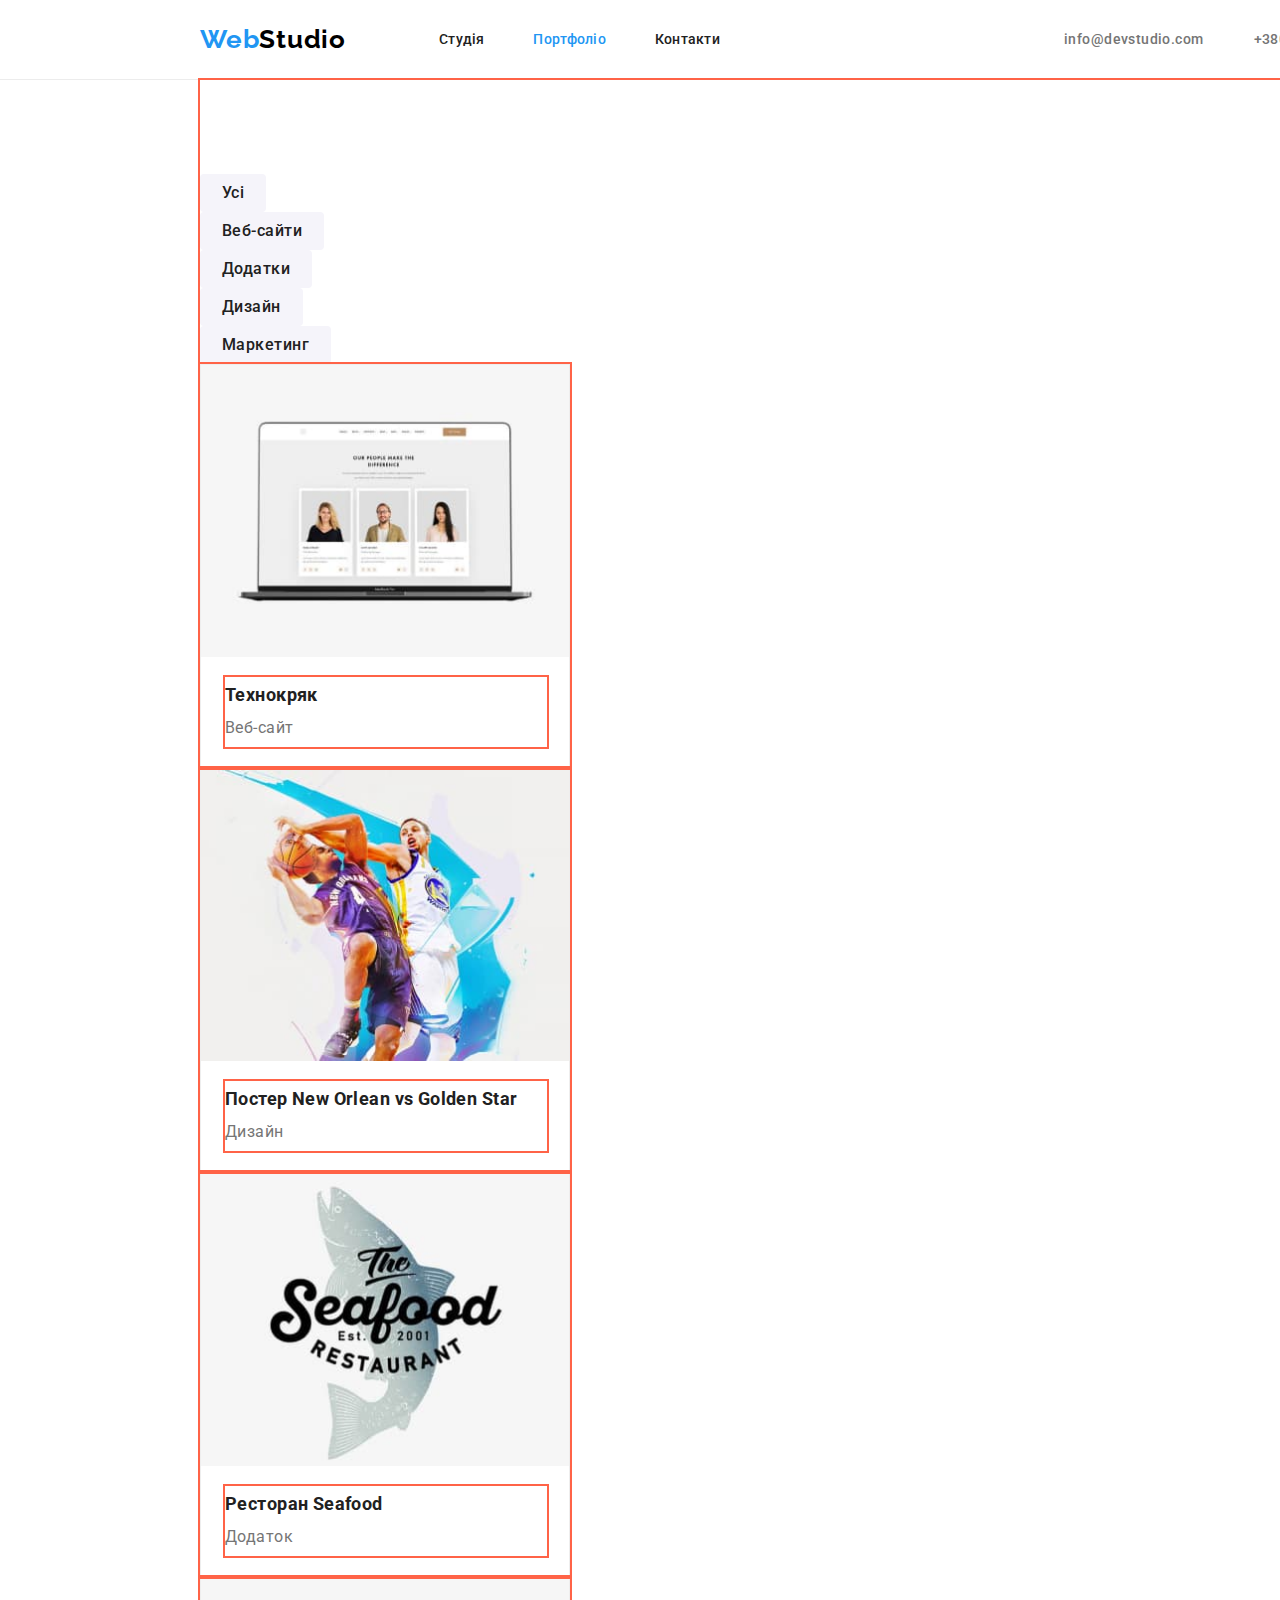
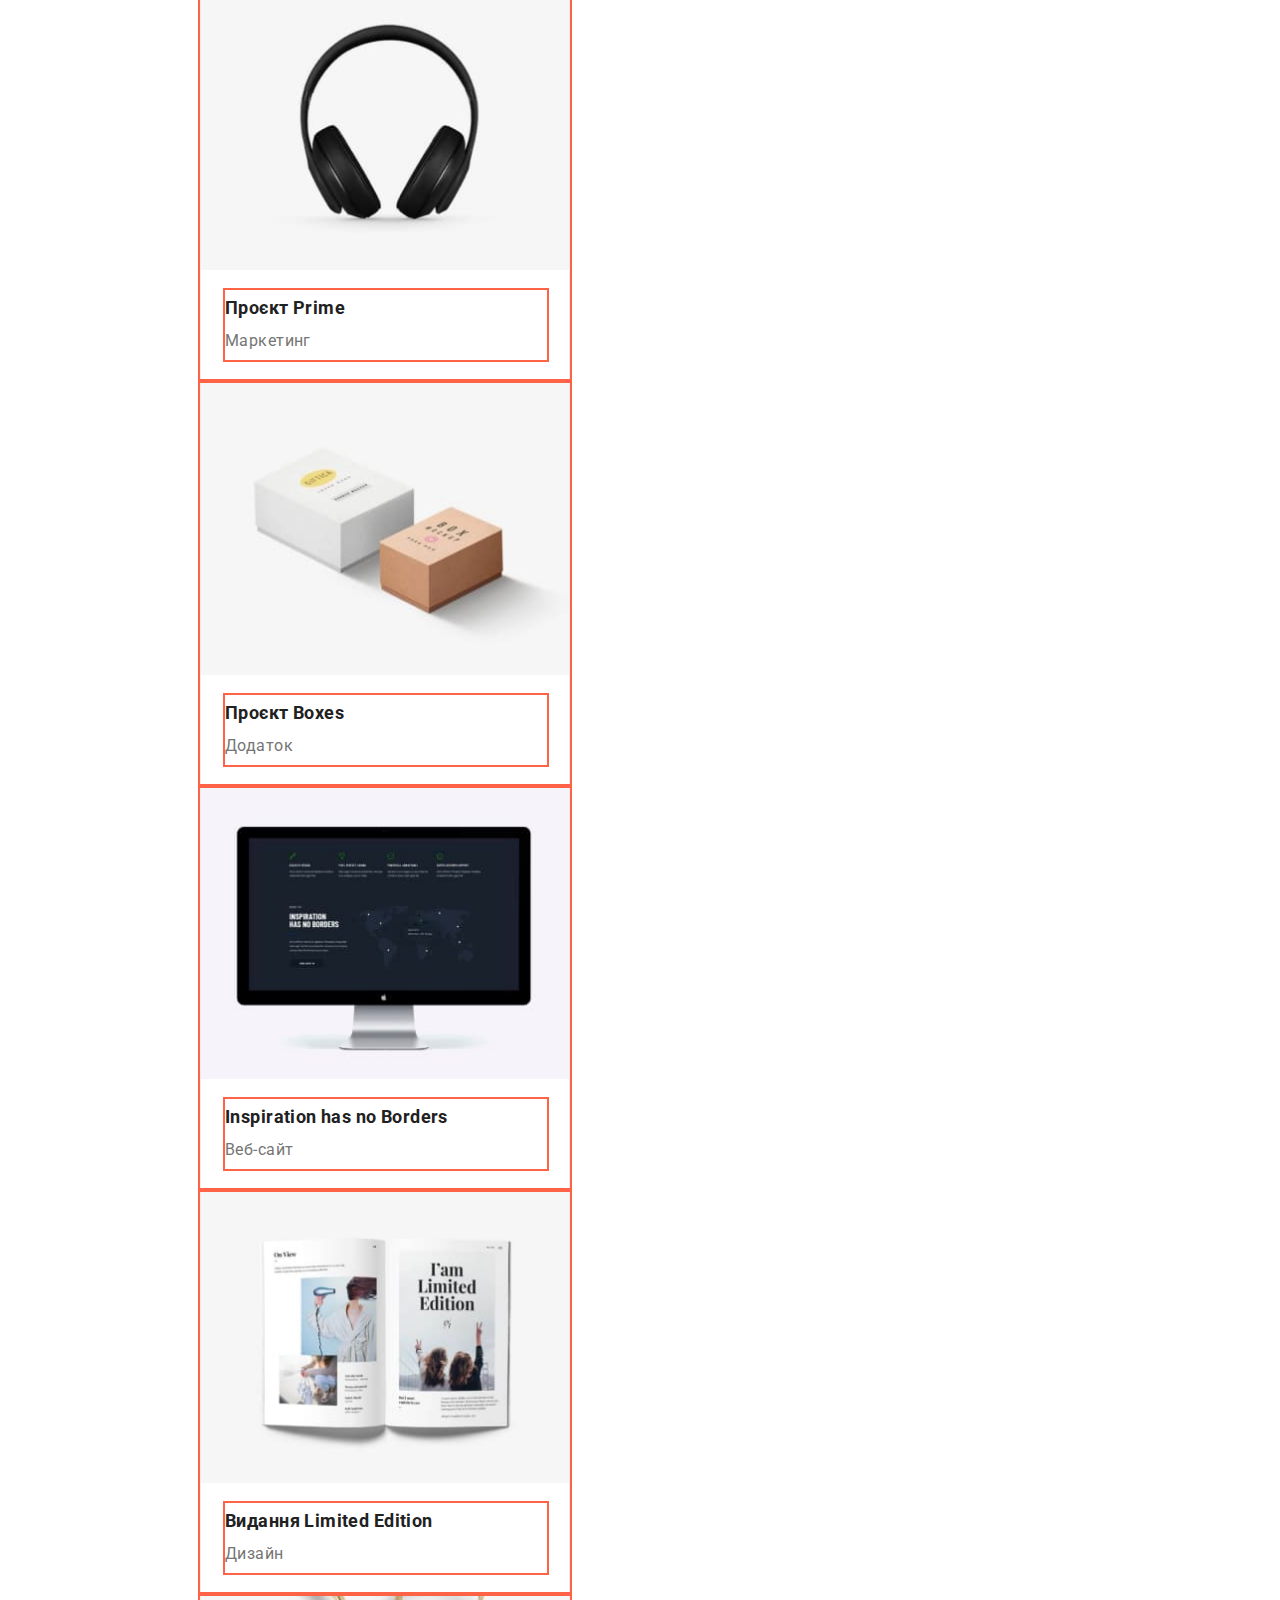
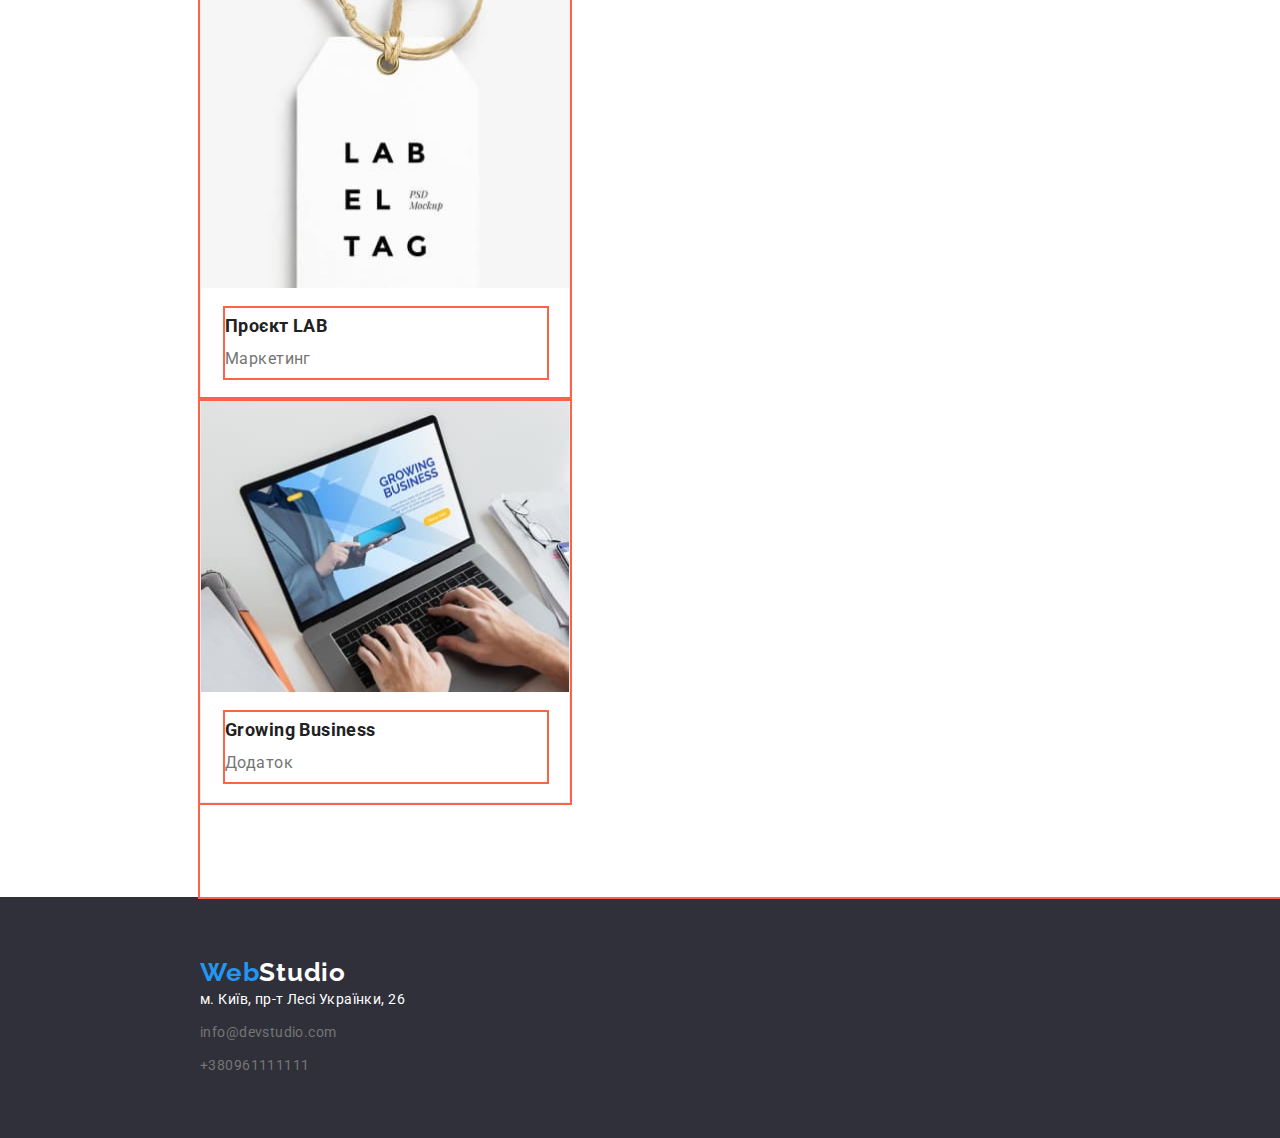
==== commit 1b2ee32e: "виконано сторінку "Студія" ДЗ-3" ====
--- a/portfolio.html
+++ b/portfolio.html
@@ -16,22 +16,22 @@
 
 <body class="body">
     <!--Шапка-->
-    <header>
-        <div class="header-container container">
+    <header class="header-container">
+        <div class="container container-items">
             <a class="logoweb link" href="./index.html">Web<span class="logostudio">Studio</span>
             </a>
     
             <nav>
                 <ul class="navigation">
                     <li><a class="navigation-link link" href="./index.html">Студія</a></li>
-                    <li><a class="navigation-link link  current" href="./portfolio.html">Портфоліо</a></li>
+                    <li><a class="navigation-link link current" href="./portfolio.html">Портфоліо</a></li>
                     <li><a class="navigation-link link" href="">Контакти</a></li>
                 </ul>
             </nav>
     
-            <ul>
-                <li><a class="header-contacts link" href=mailto:info@devstudio.com>info@devstudio.com</a></li>
-                <li><a class="header-contacts link" href=tel:+380961111111>+380961111111</a></li>
+            <ul class="header-contacts">
+                <li><a class="header-mail link" href=mailto:info@devstudio.com>info@devstudio.com</a></li>
+                <li><a class="header-tel link" href=tel:+380961111111>+380961111111</a></li>
             </ul>
         </div>
     </header>
@@ -54,7 +54,7 @@
             <ul>
                 <li class="example">
                     <a class="link" href="">
-                    <img src="./images/workphoto1.jpg" alt="зображення веб-сайт" width="370">
+                    <img src="./images/workphoto1.jpg" alt="зображення веб-сайт" width="368">
                         <div class="exampletext">
                             <h2 class="allworks-titles">Технокряк</h2>
                             <p class="allworks-p">Веб-сайт</p>
@@ -63,7 +63,7 @@
                 </li>
                 <li class="example">
                     <a class="link" href="">
-                    <img src="./images/workphoto2.jpg" alt="зображення дизайн" width="370">
+                    <img src="./images/workphoto2.jpg" alt="зображення дизайн" width="368">
                         <div class="exampletext">
                             <h2 class="allworks-titles">Постер New Orlean vs Golden Star</h2>
                             <p class="allworks-p">Дизайн</p>
@@ -72,7 +72,7 @@
                 </li>
                 <li class="example">
                     <a class="link" href="/">
-                    <img src="./images/workphoto3.jpg" alt="зображення додаток" width="370">
+                    <img src="./images/workphoto3.jpg" alt="зображення додаток" width="368">
                         <div class="exampletext">
                             <h2 class="allworks-titles">Ресторан Seafood</h2>
                             <p class="allworks-p">Додаток</p>
@@ -81,7 +81,7 @@
                 </li>
                 <li class="example">
                     <a class="link" href="/">
-                    <img src="./images/workphoto4.jpg" alt="зображення маркетинг" width="370">
+                    <img src="./images/workphoto4.jpg" alt="зображення маркетинг" width="368">
                         <div class="exampletext">
                             <h2 class="allworks-titles">Проєкт Prime</h2>
                             <p class="allworks-p">Маркетинг</p>
@@ -90,7 +90,7 @@
                 </li class="example">
                 <li class="example">
                     <a class="link" href="/">
-                    <img src="./images/workphoto5.jpg" alt="зображення додаток" width="370">
+                    <img src="./images/workphoto5.jpg" alt="зображення додаток" width="368">
                         <div class="exampletext">
                             <h2 class="allworks-titles">Проєкт Boxes</h2>
                             <p class="allworks-p">Додаток</p>
@@ -99,7 +99,7 @@
                 </li>
                 <li class="example">
                     <a class="link" href="/">
-                    <img src="./images/workphoto6.jpg" alt="зображення веб-сайт" width="370">
+                    <img src="./images/workphoto6.jpg" alt="зображення веб-сайт" width="368">
                         <div class="exampletext">
                             <h2 class="allworks-titles">Inspiration has no Borders</h2>
                             <p class="allworks-p">Веб-сайт</p>
@@ -108,7 +108,7 @@
                 </li>
                 <li class="example">
                     <a class="link" href="/">
-                    <img src="./images/workphoto7.jpg" alt="зображення дизайн" width="370">
+                    <img src="./images/workphoto7.jpg" alt="зображення дизайн" width="368">
                         <div class="exampletext">
                             <h2 class="allworks-titles">Видання Limited Edition</h2>
                         <p class="allworks-p">Дизайн</p>
@@ -117,7 +117,7 @@
                 </li>
                 <li class="example">
                     <a class="link" href="/">
-                    <img src="./images/workphoto8.jpg" alt="зображення маркетинг" width="370">
+                    <img src="./images/workphoto8.jpg" alt="зображення маркетинг" width="368">
                         <div class="exampletext">
                             <h2 class="allworks-titles">Проєкт LAB</h2>
                             <p class="allworks-p">Маркетинг</p>
@@ -126,7 +126,7 @@
                 </li>
                 <li class="example">
                     <a class="link" href="/">
-                    <img src="./images/workphoto9.jpg" alt="зображення додаток" width="370">
+                    <img src="./images/workphoto9.jpg" alt="зображення додаток" width="368">
                         <div class="exampletext">
                             <h2 class="allworks-titles">Growing Business</h2>
                             <p class="allworks-p">Додаток</p>
--- a/css/style.css
+++ b/css/style.css
@@ -9,7 +9,7 @@
     --noname-color: #F5F4FA;
     --noname-color: #FFFFFF 60%;
     --noname-color: #2F303A;
-    --noname-color: #ECECEC;
+    --headerline-color: #ECECEC;
 }
 
 body{
@@ -28,6 +28,12 @@
 h3{
     margin-top: 30px;
     margin-bottom: 10px;
+}
+
+img{
+    display: block;
+    margin: 0;
+        padding: 0;
 }
 
 .section{
@@ -86,6 +92,10 @@
     line-height: 1.14;
     letter-spacing: 0.02em;
     color: var(--titletext-color);
+    display: flex;
+    width: 281px;
+    margin-left: 93px;
+    justify-content: space-between;
 }
 
 .navigation-link{
@@ -103,41 +113,41 @@
    color: #2196F3;
 }
 
-.contact-list{
-    font-style: normal;
-    font-weight: 400;
-    font-size: 14px;
-    line-height: 1.71;
-    letter-spacing: 0.03em;
-    color: var(--p-color);
-}
-.contact-link{
-    font-style: normal;
-    font-weight: 400;
-    font-size: 14px;
-    line-height: 1.71;
-    letter-spacing: 0.03em;
-    color: var(--textwhite-color);
-}
+
 .contact-list:hover,
 .contact-list:focus,
 .contact-link:hover,
 .contact-link:focus,
-.header-contacts:hover,
-.header-contacts:focus{
+.header-mail:hover,
+.header-mail:focus,
+.header-tel:hover,
+.header-tel:focus{
     color: var(--hover-color);
 }
 .header-contacts{
+    display: flex;
+    margin-left: 344px;
+}
+.header-mail,
+.header-tel{
     font-style: normal;
-        font-weight: 500;
-        font-size: 14px;
-        line-height: 1.71;
-        letter-spacing: 0.03em;
-        color: var(--p-color);
-}
-.header-container {
-    outline: 2px solid tomato;
-    
+    font-weight: 500;
+    font-size: 14px;
+    line-height: 1.71;
+    letter-spacing: 0.03em;
+    color: var(--p-color);
+}
+.header-tel{
+    margin-left: 50px;
+}
+.header-container{
+    display: flex;
+    border-bottom: 1px solid var(--headerline-color);
+    height: 80px;
+}
+.container-items{
+    display: flex;
+    align-items: center;
 }
 
 .hero{
@@ -146,6 +156,7 @@
     background-color: #2F303A;
     text-align: center;
     padding: 200px 0;
+    
 }
 .herotext{
     font-weight: 900;
@@ -159,11 +170,11 @@
     margin:0 auto;  
 }
 .hero-container{
-    outline: 2px solid tomato;
     width: 696px;
     margin-left: auto;
     margin-right: auto;
     margin-bottom: 30px;
+    
 }
 
 .button{
@@ -187,9 +198,6 @@
     background: #188CE8;;
 }
 
-.benefits{
-    outline: 2px solid tomato;
-}
 .benefits-titles{
     font-weight: 700;
     font-size: 14px;
@@ -208,12 +216,19 @@
     letter-spacing: 0.03em;
 }
 .benefits-container{
-    outline: 2px solid tomato;
     width: 270px;
 }
-
-.ourworks{
-    outline: 2px solid tomato;
+.benefits-items{
+    display: flex;
+}
+.benefits-container:not(:first-child){
+    margin-left: 30px;
+}
+.benefits-container:first-child{
+    margin-left: 15px;
+}
+.benefits-container:last-child {
+    margin-right: 15px;
 }
 
 .ourteam-titles{
@@ -222,6 +237,20 @@
     line-height: 1.18;
     letter-spacing: 0.03em;
     color: var(--titletext-color);
+}
+.works-items{
+    display: flex;
+}
+.works-item:not(:first-child) {
+    margin-left: 30px;
+}
+
+.works-item:first-child {
+    margin-left: 15px;
+}
+
+.works-item:last-child {
+    margin-right: 15px;
 }
 .ourteam{
     background-color: #F5F4FA;
@@ -235,18 +264,32 @@
     letter-spacing: 0.03em;
 }
 .ourteam-container{
-    outline: 2px solid tomato;
 }
 .specialist {
-    outline: 2px solid tomato;
     width: 270px;
     padding-bottom: 30px;
     text-align: center;
 }
+.specialist:not(:first-child) {
+    margin-left: 30px;
+}
+
+.specialist:first-child {
+    margin-left: 15px;
+}
+
+.specialist:last-child {
+    margin-right: 15px;
+}
+.specialists{
+    display: flex;
+}
+
+
 .example{
 outline: 2px solid tomato;
 width: 370px;
-outline: 2px solid tomato;
+border: 1px solid var(--backgroundfilter-color);
 }
 .exampletext{
     outline: 2px solid tomato;
@@ -258,7 +301,6 @@
 
 .filterbutton{
     display: inline-block;
-    outline: 2px solid tomato;
     font-family: inherit;
     font-weight: 500;
     font-size: 16px;
@@ -283,8 +325,18 @@
 .footer{
     background-color: #2F303A;
     width: 1600px;
-}
-
+    padding: 60px 0;
+}
+.footer-logoweb{
+font-family: 'Raleway';
+font-weight: 700;
+font-size: 26px;
+line-height: 1.19;
+letter-spacing: 0.03em;
+color: #2196F3;
+margin-bottom: 20px;
+display: block;
+}
 .footer-logostudio {
     color: var(--textwhite-color);
 }
@@ -294,6 +346,25 @@
     font-weight: 700;
     font-size: 26px;
     line-height: 1.19;
+    letter-spacing: 0.03em;
+    color: var(--textwhite-color);
+}
+.contact-list {
+    font-style: normal;
+    font-weight: 400;
+    font-size: 14px;
+    line-height: 1.71;
+    letter-spacing: 0.03em;
+    color: var(--p-color);
+    display: block;
+    margin-top: 9px;
+}
+
+.contact-link {
+    font-style: normal;
+    font-weight: 400;
+    font-size: 14px;
+    line-height: 1.71;
     letter-spacing: 0.03em;
     color: var(--textwhite-color);
 }
@@ -314,7 +385,8 @@
 font-weight: 400;
 font-size: 16px;
 line-height: 1.87;
-}
-
-
-
+color: var(--p-color);
+}
+
+
+
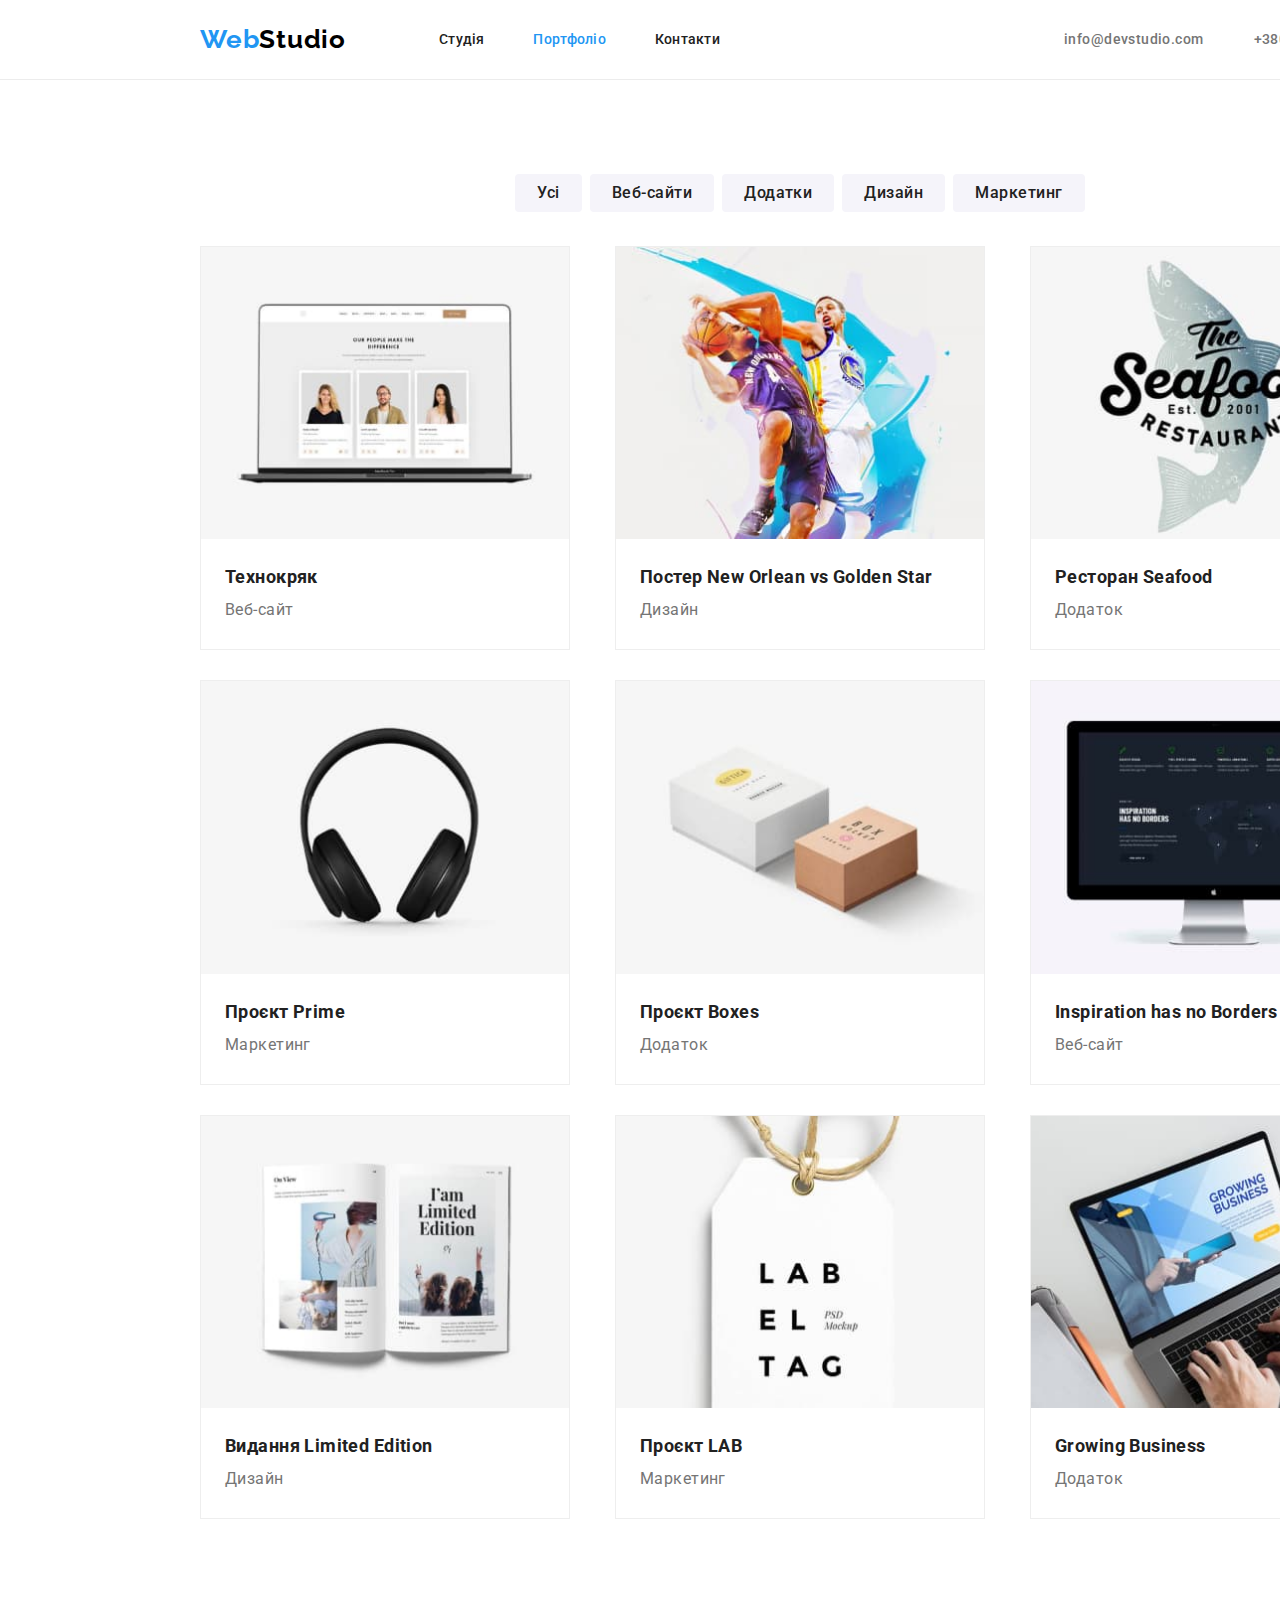
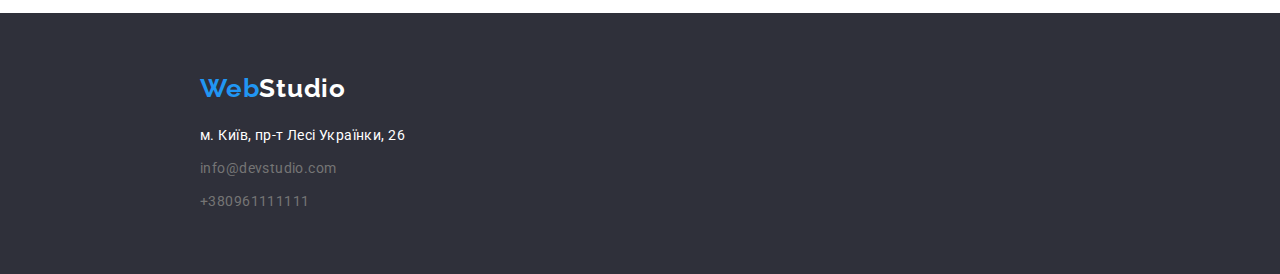
==== commit c50f3810: "виконано сторінку портфоліо ДЗ-3" ====
--- a/portfolio.html
+++ b/portfolio.html
@@ -41,17 +41,17 @@
         <!--Фільтр-->
         <section class="allworks container section">
             <h1 class="visually-hidden">Наші роботи</h1>
-            <ul>
-                <li><button type="button" class="filterbutton">Усі</button></li>
-                <li><button type="button" class="filterbutton">Веб-сайти</button></li>
-                <li><button type="button" class="filterbutton">Додатки</button></li>
-                <li><button type="button" class="filterbutton">Дизайн</button></li>
-                <li><button type="button" class="filterbutton">Маркетинг</button></li>
+            <ul class="filterbuttons">
+                <li class="filterbutton-item"><button type="button" class="filterbutton">Усі</button></li>
+                <li class="filterbutton-item"><button type="button" class="filterbutton">Веб-сайти</button></li>
+                <li class="filterbutton-item"><button type="button" class="filterbutton">Додатки</button></li>
+                <li class="filterbutton-item"><button type="button" class="filterbutton">Дизайн</button></li>
+                <li class="filterbutton-item"><button type="button" class="filterbutton">Маркетинг</button></li>
             </ul>
 
         <!--Всі роботи-->
             
-            <ul>
+            <ul class="example-items">
                 <li class="example">
                     <a class="link" href="">
                     <img src="./images/workphoto1.jpg" alt="зображення веб-сайт" width="368">
@@ -140,7 +140,7 @@
     <!--Підвал-->
     <footer class="footer">
         <div class="container">
-            <a class="logoweb link" href="./index.html">Web<span class="footer-logostudio">Studio</span>
+            <a class="footer-logoweb link" href="./index.html">Web<span class="footer-logostudio">Studio</span>
             </a>
             <address>
                 <ul>
@@ -156,6 +156,7 @@
         </div>
     </footer>
     
+    
     </body>
     
     </html>--- a/css/style.css
+++ b/css/style.css
@@ -148,6 +148,7 @@
 .container-items{
     display: flex;
     align-items: center;
+    justify-content: space-between;
 }
 
 .hero{
@@ -220,16 +221,11 @@
 }
 .benefits-items{
     display: flex;
+    justify-content: space-between;
 }
 .benefits-container:not(:first-child){
     margin-left: 30px;
 }
-.benefits-container:first-child{
-    margin-left: 15px;
-}
-.benefits-container:last-child {
-    margin-right: 15px;
-}
 
 .ourteam-titles{
     font-weight: 500;
@@ -240,18 +236,12 @@
 }
 .works-items{
     display: flex;
+    justify-content: space-between;
 }
 .works-item:not(:first-child) {
     margin-left: 30px;
 }
 
-.works-item:first-child {
-    margin-left: 15px;
-}
-
-.works-item:last-child {
-    margin-right: 15px;
-}
 .ourteam{
     background-color: #F5F4FA;
     width: 1600px;
@@ -273,34 +263,42 @@
 .specialist:not(:first-child) {
     margin-left: 30px;
 }
-
-.specialist:first-child {
-    margin-left: 15px;
-}
-
-.specialist:last-child {
-    margin-right: 15px;
-}
 .specialists{
     display: flex;
-}
-
-
+    justify-content: space-between;
+}
+
+.example-items{
+    display: flex;
+    flex-wrap: wrap;
+    justify-content: space-between;
+}
 .example{
-outline: 2px solid tomato;
 width: 370px;
 border: 1px solid var(--backgroundfilter-color);
-}
+margin-left: 30px;
+margin-bottom: 30px;
+}
+.example:nth-child(3n+1){
+margin-left: 0;
+}
+.example:nth-child(n+7) {
+    margin-bottom: 0;}
 .exampletext{
-    outline: 2px solid tomato;
     width: 322px;
     height: 70px;
     margin: 20px 24px;
     display: inline-block;
 }
-
+.filterbuttons{
+    display: flex;
+    margin-bottom: 34px;
+    justify-content: center;
+}
+.filterbutton-item:not(:first-child) {
+    margin-left: 8px;
+}
 .filterbutton{
-    display: inline-block;
     font-family: inherit;
     font-weight: 500;
     font-size: 16px;
@@ -314,7 +312,6 @@
     border: 0;
     border-color: transparent;
     padding: 6px 22px;
-    
 }
 .filterbutton:hover,
 .filterbutton:focus{
@@ -369,10 +366,6 @@
     color: var(--textwhite-color);
 }
 
-.allworks{
-outline: 2px solid tomato;
-
-}
 .allworks-titles{
 font-style: normal;
 font-weight: 700;
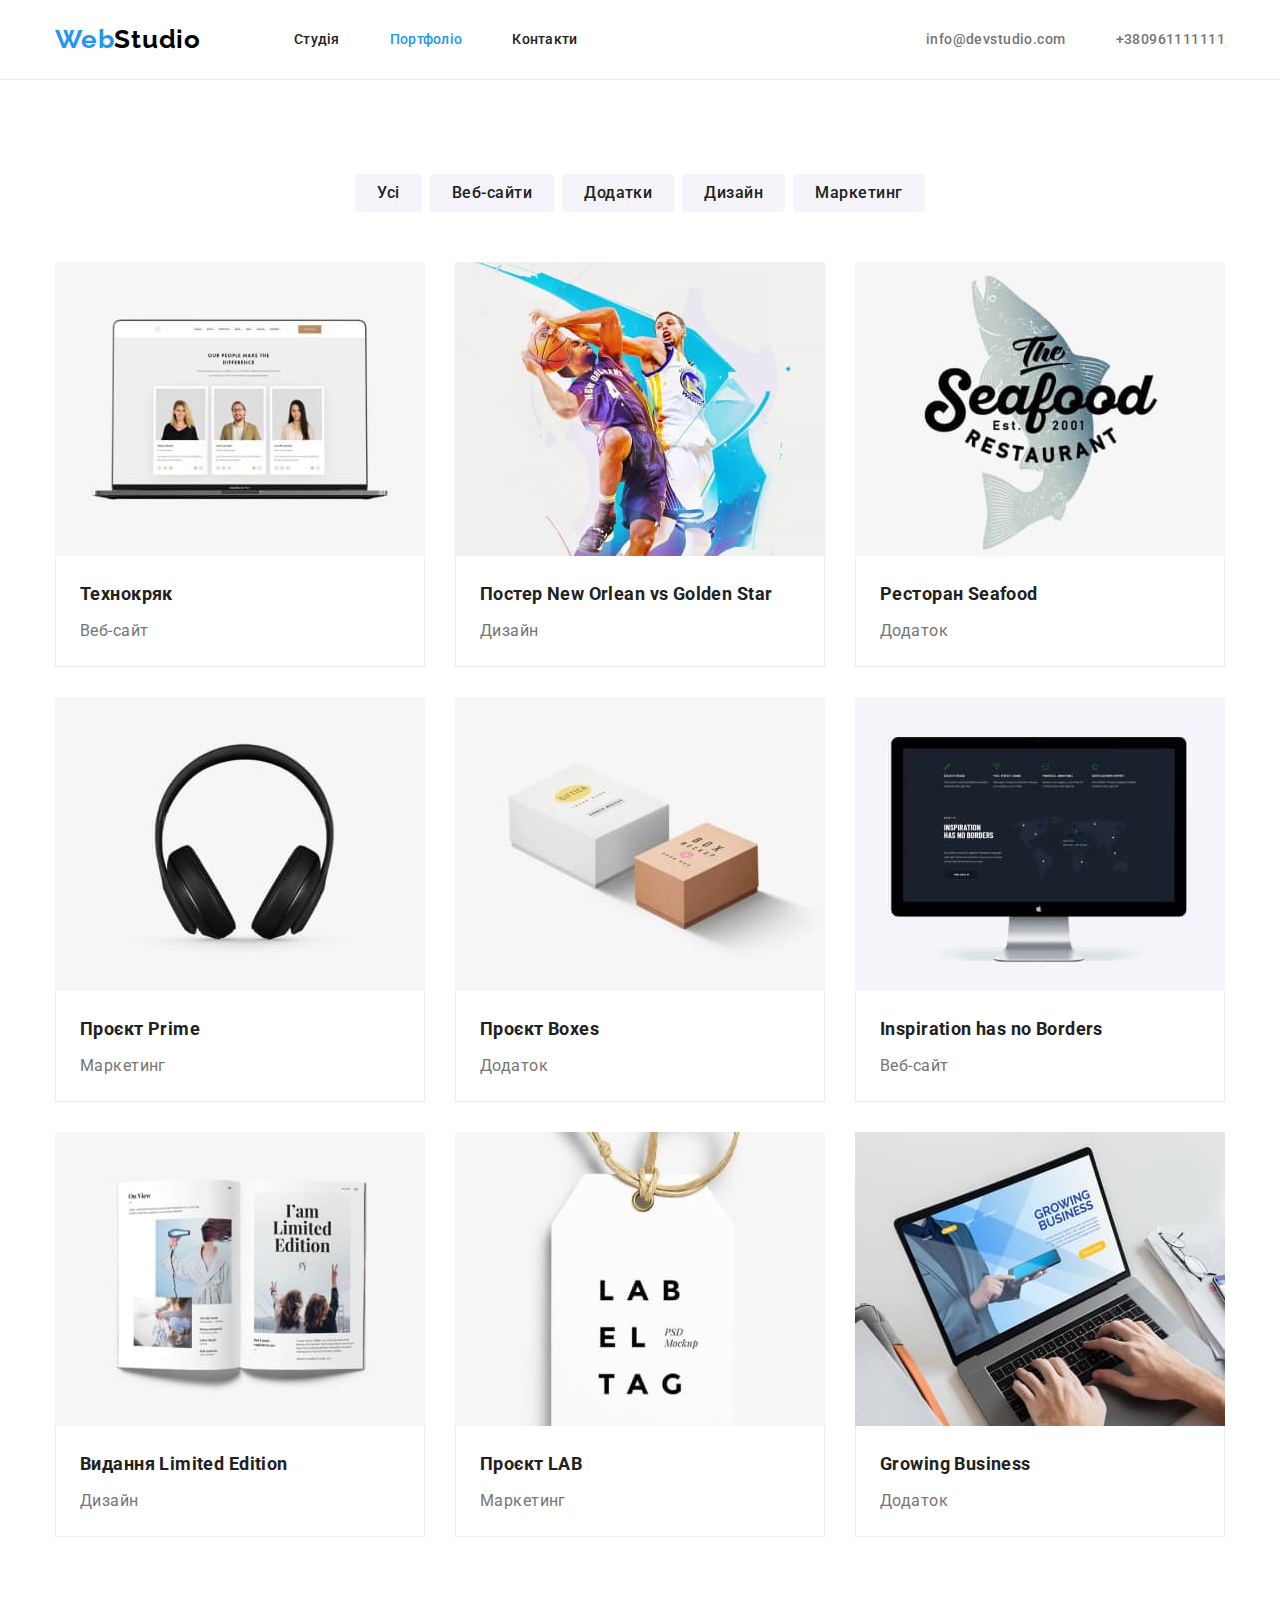
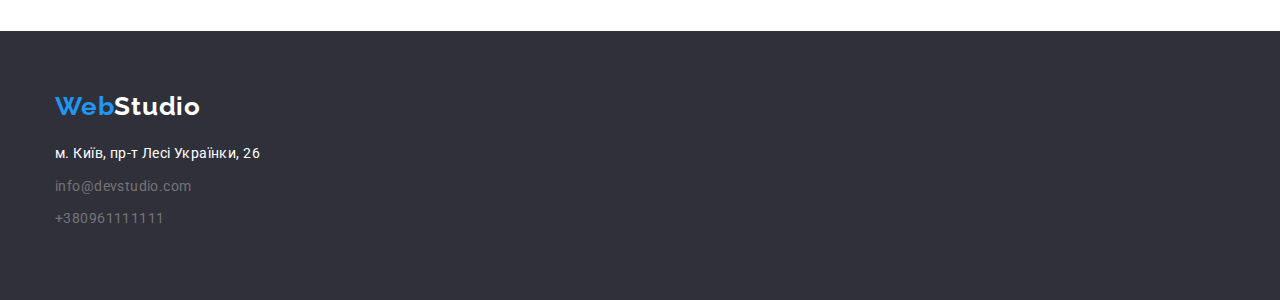
==== commit 2d209f75: "виправлено згідно зауважень ментора" ====
--- a/portfolio.html
+++ b/portfolio.html
@@ -21,8 +21,8 @@
             <a class="logoweb link" href="./index.html">Web<span class="logostudio">Studio</span>
             </a>
     
-            <nav>
-                <ul class="navigation">
+            <nav class="navigation">
+                <ul class="navigation-items">
                     <li><a class="navigation-link link" href="./index.html">Студія</a></li>
                     <li><a class="navigation-link link current" href="./portfolio.html">Портфоліо</a></li>
                     <li><a class="navigation-link link" href="">Контакти</a></li>
@@ -39,7 +39,8 @@
     <main>
         
         <!--Фільтр-->
-        <section class="allworks container section">
+        <section class="allworks section">
+            <div class="container">
             <h1 class="visually-hidden">Наші роботи</h1>
             <ul class="filterbuttons">
                 <li class="filterbutton-item"><button type="button" class="filterbutton">Усі</button></li>
@@ -54,7 +55,7 @@
             <ul class="example-items">
                 <li class="example">
                     <a class="link" href="">
-                    <img src="./images/workphoto1.jpg" alt="зображення веб-сайт" width="368">
+                    <img src="./images/workphoto1.jpg" alt="зображення веб-сайт" width="370">
                         <div class="exampletext">
                             <h2 class="allworks-titles">Технокряк</h2>
                             <p class="allworks-p">Веб-сайт</p>
@@ -63,7 +64,7 @@
                 </li>
                 <li class="example">
                     <a class="link" href="">
-                    <img src="./images/workphoto2.jpg" alt="зображення дизайн" width="368">
+                    <img src="./images/workphoto2.jpg" alt="зображення дизайн" width="370">
                         <div class="exampletext">
                             <h2 class="allworks-titles">Постер New Orlean vs Golden Star</h2>
                             <p class="allworks-p">Дизайн</p>
@@ -72,7 +73,7 @@
                 </li>
                 <li class="example">
                     <a class="link" href="/">
-                    <img src="./images/workphoto3.jpg" alt="зображення додаток" width="368">
+                    <img src="./images/workphoto3.jpg" alt="зображення додаток" width="370">
                         <div class="exampletext">
                             <h2 class="allworks-titles">Ресторан Seafood</h2>
                             <p class="allworks-p">Додаток</p>
@@ -81,7 +82,7 @@
                 </li>
                 <li class="example">
                     <a class="link" href="/">
-                    <img src="./images/workphoto4.jpg" alt="зображення маркетинг" width="368">
+                    <img src="./images/workphoto4.jpg" alt="зображення маркетинг" width="370">
                         <div class="exampletext">
                             <h2 class="allworks-titles">Проєкт Prime</h2>
                             <p class="allworks-p">Маркетинг</p>
@@ -90,7 +91,7 @@
                 </li class="example">
                 <li class="example">
                     <a class="link" href="/">
-                    <img src="./images/workphoto5.jpg" alt="зображення додаток" width="368">
+                    <img src="./images/workphoto5.jpg" alt="зображення додаток" width="370">
                         <div class="exampletext">
                             <h2 class="allworks-titles">Проєкт Boxes</h2>
                             <p class="allworks-p">Додаток</p>
@@ -99,7 +100,7 @@
                 </li>
                 <li class="example">
                     <a class="link" href="/">
-                    <img src="./images/workphoto6.jpg" alt="зображення веб-сайт" width="368">
+                    <img src="./images/workphoto6.jpg" alt="зображення веб-сайт" width="370">
                         <div class="exampletext">
                             <h2 class="allworks-titles">Inspiration has no Borders</h2>
                             <p class="allworks-p">Веб-сайт</p>
@@ -108,7 +109,7 @@
                 </li>
                 <li class="example">
                     <a class="link" href="/">
-                    <img src="./images/workphoto7.jpg" alt="зображення дизайн" width="368">
+                    <img src="./images/workphoto7.jpg" alt="зображення дизайн" width="370">
                         <div class="exampletext">
                             <h2 class="allworks-titles">Видання Limited Edition</h2>
                         <p class="allworks-p">Дизайн</p>
@@ -117,7 +118,7 @@
                 </li>
                 <li class="example">
                     <a class="link" href="/">
-                    <img src="./images/workphoto8.jpg" alt="зображення маркетинг" width="368">
+                    <img src="./images/workphoto8.jpg" alt="зображення маркетинг" width="370">
                         <div class="exampletext">
                             <h2 class="allworks-titles">Проєкт LAB</h2>
                             <p class="allworks-p">Маркетинг</p>
@@ -126,7 +127,7 @@
                 </li>
                 <li class="example">
                     <a class="link" href="/">
-                    <img src="./images/workphoto9.jpg" alt="зображення додаток" width="368">
+                    <img src="./images/workphoto9.jpg" alt="зображення додаток" width="370">
                         <div class="exampletext">
                             <h2 class="allworks-titles">Growing Business</h2>
                             <p class="allworks-p">Додаток</p>
@@ -134,6 +135,7 @@
                     </a>
                 </li>
             </ul>
+            </div>
         </section>
     </main>
 
@@ -144,13 +146,13 @@
             </a>
             <address>
                 <ul>
-                    <li><a class="contact-link link" href="https://goo.gl/maps/CPtrU1FHBa2aNyZL9" target="_blank"
-                            rel="noopener noreferrer nofollow">
+                    <li class="contactlist-item"><a class="contact-link link" href="https://goo.gl/maps/CPtrU1FHBa2aNyZL9"
+                            target="_blank" rel="noopener noreferrer nofollow">
                             м. Київ, пр-т Лесі Українки, 26</a></li>
-                    <li>
+                    <li class="contactlist-item">
                         <a class="contact-list link" href="mailto:info@devstudio.com">info@devstudio.com</a>
                     </li>
-                    <li><a class="contact-list link" href="tel:+380961111111">+380961111111</a></li>
+                    <li class="contactlist-item"><a class="contact-list link" href="tel:+380961111111">+380961111111</a></li>
                 </ul>
             </address>
         </div>
--- a/css/style.css
+++ b/css/style.css
@@ -25,15 +25,13 @@
     margin: 0;
     padding: 0;
 }
-h3{
-    margin-top: 30px;
-    margin-bottom: 10px;
-}
 
 img{
     display: block;
     margin: 0;
-        padding: 0;
+    padding: 0;
+    max-width: 100%;
+    height: auto;
 }
 
 .section{
@@ -42,9 +40,10 @@
 }
 
 .container{
-    margin-left: 200px;
-    margin-right: 200px;
+    margin-left: auto;
+    margin-right: auto;
     width: 1200px;
+    padding: 0 15px;
 }
 
 .link{
@@ -85,17 +84,17 @@
     color: #000000;
 }
 
-
 .navigation{
+margin-left: 93px;
+}
+.navigation-items{
     font-weight: 500;
     font-size: 14px;
     line-height: 1.14;
     letter-spacing: 0.02em;
     color: var(--titletext-color);
     display: flex;
-    width: 281px;
-    margin-left: 93px;
-    justify-content: space-between;
+    gap: 50px;
 }
 
 .navigation-link{
@@ -104,6 +103,8 @@
     line-height: 1.14;
     letter-spacing: 0.02em;
     color: var(--titletext-color);
+    padding-top: 32px;
+    padding-bottom: 32px;
 }
 .navigation-link:hover,
 .navigation-link:focus{
@@ -126,7 +127,8 @@
 }
 .header-contacts{
     display: flex;
-    margin-left: 344px;
+    margin-left: auto;
+    gap: 50px;
 }
 .header-mail,
 .header-tel{
@@ -136,9 +138,8 @@
     line-height: 1.71;
     letter-spacing: 0.03em;
     color: var(--p-color);
-}
-.header-tel{
-    margin-left: 50px;
+    padding-top: 32px;
+    padding-bottom: 32px;
 }
 .header-container{
     display: flex;
@@ -148,14 +149,10 @@
 .container-items{
     display: flex;
     align-items: center;
-    justify-content: space-between;
 }
 
 .hero{
-    width: 1600px;
-    height: 600px;
     background-color: #2F303A;
-    text-align: center;
     padding: 200px 0;
     
 }
@@ -163,19 +160,15 @@
     font-weight: 900;
     font-size: 44px;
     line-height: 1.36;
-    text-align: center;
     letter-spacing: 0.06em;
     text-transform: uppercase;
+    text-align: center;
     width: 696px;
     color: var(--textwhite-color);
-    margin:0 auto;  
-}
-.hero-container{
-    width: 696px;
+    margin-top: 0;
+    margin-bottom: 30px;
     margin-left: auto;
     margin-right: auto;
-    margin-bottom: 30px;
-    
 }
 
 .button{
@@ -187,11 +180,12 @@
     letter-spacing: 0.06em;
     color: var(--textwhite-color);
     cursor: pointer;
-    margin-left: auto;
-    margin-right: auto;
     padding: 10px 32px;
     border: 0;
     border-radius: 4px;  
+    display: block;
+    margin-left: auto;
+    margin-right: auto;
 }
 
 .button:hover,
@@ -226,13 +220,16 @@
 .benefits-container:not(:first-child){
     margin-left: 30px;
 }
-
+.ourteamtext{
+    padding: 30px 0;
+}
 .ourteam-titles{
     font-weight: 500;
     font-size: 16px;
     line-height: 1.18;
     letter-spacing: 0.03em;
     color: var(--titletext-color);
+    margin-top: 0;
 }
 .works-items{
     display: flex;
@@ -242,40 +239,32 @@
     margin-left: 30px;
 }
 
-.ourteam{
-    background-color: #F5F4FA;
-    width: 1600px;
-    
-}
 .ourteam-p{
     font-weight: 400;
     font-size: 16px;
     line-height: 1.18;
     letter-spacing: 0.03em;
 }
-.ourteam-container{
-}
 .specialist {
     width: 270px;
-    padding-bottom: 30px;
     text-align: center;
+    background: #FFFFFF;
+    box-shadow: 0px 1px 3px rgba(0, 0, 0, 0.12), 0px 1px 1px rgba(0, 0, 0, 0.14), 0px 2px 1px rgba(0, 0, 0, 0.2);
+    border-radius: 0px 0px 4px 4px;
 }
 .specialist:not(:first-child) {
     margin-left: 30px;
 }
 .specialists{
     display: flex;
-    justify-content: space-between;
 }
 
 .example-items{
     display: flex;
     flex-wrap: wrap;
-    justify-content: space-between;
 }
 .example{
 width: 370px;
-border: 1px solid var(--backgroundfilter-color);
 margin-left: 30px;
 margin-bottom: 30px;
 }
@@ -285,14 +274,13 @@
 .example:nth-child(n+7) {
     margin-bottom: 0;}
 .exampletext{
-    width: 322px;
-    height: 70px;
-    margin: 20px 24px;
-    display: inline-block;
+    padding: 20px 24px;
+    border: 1px solid var(--backgroundfilter-color);
+    border-top: none;
 }
 .filterbuttons{
     display: flex;
-    margin-bottom: 34px;
+    margin-bottom: 50px;
     justify-content: center;
 }
 .filterbutton-item:not(:first-child) {
@@ -310,7 +298,6 @@
     cursor: pointer;
     border-radius: 4px;
     border: 0;
-    border-color: transparent;
     padding: 6px 22px;
 }
 .filterbutton:hover,
@@ -321,7 +308,6 @@
  
 .footer{
     background-color: #2F303A;
-    width: 1600px;
     padding: 60px 0;
 }
 .footer-logoweb{
@@ -354,9 +340,10 @@
     letter-spacing: 0.03em;
     color: var(--p-color);
     display: block;
-    margin-top: 9px;
-}
-
+}
+.contactlist-item{
+    margin: 9px 0;
+}
 .contact-link {
     font-style: normal;
     font-weight: 400;
@@ -372,6 +359,7 @@
 font-size: 18px;
 line-height: 2;
 color: var(--titletext-color);
+margin-bottom: 4px;
 }
 
 .allworks-p{
